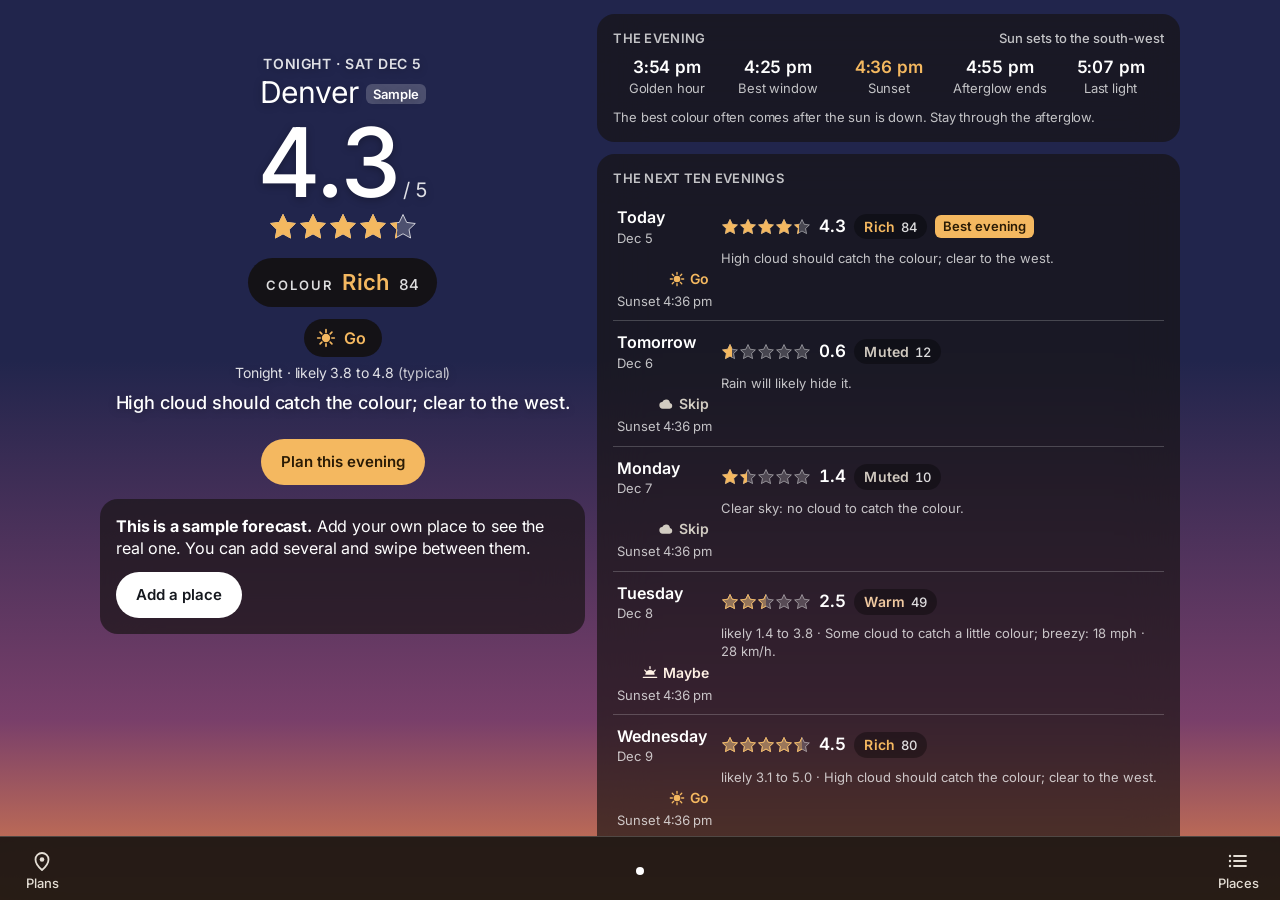
==== docs/index.html @ f90daad5 "0.3.0: a page for each place, swiped between The layout now follows Two Degrees on the iPhone: one f" ====
<!doctype html>
<html lang="en">
<head>
<meta charset="utf-8">
<meta name="viewport" content="width=device-width,initial-scale=1,viewport-fit=cover">
<meta http-equiv="Content-Security-Policy" content="default-src 'self'; script-src 'self'; style-src 'self'; img-src 'self' data: blob:; font-src 'self'; worker-src 'self' blob:; child-src 'self' blob:; connect-src 'self' https://api.open-meteo.com https://air-quality-api.open-meteo.com https://archive-api.open-meteo.com https://geocoding-api.open-meteo.com https://tiles.openfreemap.org; base-uri 'none'; form-action 'none'">
<title>Golden Hour: which evenings are worth it</title>
<meta name="description" content="Golden Hour rates every coming sunset from 0 to 5 stars for the places you care about, and plans the evening: when to leave, what to bring, when to head home. Free and open source, by Bradley Cowdrey.">
<meta name="theme-color" content="#1A1816">
<link rel="icon" href="icon.svg" type="image/svg+xml">
<link rel="apple-touch-icon" href="icon.png">
<link rel="manifest" href="manifest.webmanifest">
<link rel="stylesheet" href="app.css">
</head>
<body>
<div class="sky" aria-hidden="true"></div>
<div class="app" id="app">
  <div class="banner" id="banner" hidden role="status"></div>
  <main id="view"></main>
  <nav class="bar" id="bar" aria-label="Plans, places"></nav>
</div>
<div class="toast" id="toast" role="status" aria-live="polite" hidden></div>
<script src="core.js"></script>
<script src="app.js"></script>
</body>
</html>
---- docs/app.css ----
/* Golden Hour. The look starts from the Two Degrees web app: each place on its own sky, frosted cards, white
   text at set strengths, Inter. Here the sky is the evening's forecast, and the accent is amber.
   Rules that are fixed by docs/SPEC.md 10.4: nothing under 13px, 44px tap targets, 4.5:1 text contrast over
   the lightest sky (cards carry a dark scrim), colour never the only signal, reduced motion respected. */
@font-face { font-family: Inter; font-style: normal; font-weight: 100 900; font-display: swap; src: url(fonts/inter-latin-wght-normal.woff2) format("woff2");
  unicode-range: U+0000-00FF, U+0131, U+0152-0153, U+02BB-02BC, U+02C6, U+02DA, U+02DC, U+0304, U+0308, U+0329, U+2000-206F, U+20AC, U+2122, U+2191, U+2193, U+2212, U+2215, U+FEFF, U+FFFD; }
@font-face { font-family: Inter; font-style: normal; font-weight: 100 900; font-display: swap; src: url(fonts/inter-latin-ext-wght-normal.woff2) format("woff2");
  unicode-range: U+0100-02BA, U+02BD-02C5, U+02C7-02CC, U+02CE-02D7, U+02DD-02FF, U+0304, U+0308, U+0329, U+1D00-1DBF, U+1E00-1E9F, U+1EF2-1EFF, U+2020, U+20A0-20AB, U+20AD-20C0, U+2113, U+2C60-2C7F, U+A720-A7FF; }

:root {
  color-scheme: dark;
  --sky-top: #1B2440; --sky-mid: #3A3550; --sky-bottom: #6B4A4A;   /* set per evening, from its forecast */
  --bg: #1A1816; --ink: #15181E;
  --text: #FFFFFF; --t85: rgba(255,255,255,.86); --t70: rgba(255,255,255,.74);
  --hair: rgba(255,255,255,.2); --fill: rgba(255,255,255,.14); --fill-strong: rgba(255,255,255,.24);
  --card: rgba(22,19,17,.66);
  --amber: #F4B860; --cream: #FFF1E5; --muted: #B0A898; --alert: #FFB4A8;
  --font: Inter, -apple-system, BlinkMacSystemFont, "SF Pro Text", system-ui, sans-serif;
  --tabs-h: 64px;
}
* { box-sizing: border-box; }
[hidden] { display: none !important; }
html { -webkit-font-smoothing: antialiased; height: 100%; background: var(--bg); }
body { margin: 0; height: 100%; overflow: hidden; color: var(--text); font: 400 16px/1.4 var(--font); letter-spacing: -.01em; }
/* The sky: fixed, so the page scrolls over it. Dark through the top half, where text sits straight on it;
   the glow is low, where only cards (with their scrim) pass over it. */
.sky { position: fixed; inset: 0; z-index: -1; background: linear-gradient(var(--sky-top) 0%, var(--sky-top) 40%, var(--sky-mid) 80%, var(--sky-bottom) 100%); transition: opacity .4s; }
button, input, select { font: inherit; color: inherit; }
button { cursor: pointer; }
a { color: inherit; }
:focus-visible { outline: 2px solid #fff; outline-offset: 2px; border-radius: 8px; }
h1, h2, h3, p { margin: 0; }

.app { height: 100%; height: 100dvh; display: flex; flex-direction: column; }
#view { flex: 1; min-height: 0; display: flex; }
/* One full page per place, swiped between, as in Two Degrees on the iPhone. Each page scrolls on its own. */
.pager { flex: 1; min-width: 0; display: flex; overflow-x: auto; overflow-y: hidden; scroll-snap-type: x mandatory; overscroll-behavior-x: contain; scrollbar-width: none; }
.pager::-webkit-scrollbar { display: none; }
.page, .screen { overflow-y: auto; overscroll-behavior-y: contain; -webkit-overflow-scrolling: touch;
  padding: max(14px, env(safe-area-inset-top, 0px)) max(16px, env(safe-area-inset-right, 0px)) 28px max(16px, env(safe-area-inset-left, 0px)); }
.page { flex: 0 0 100%; width: 100%; scroll-snap-align: start; scroll-snap-stop: always; }
.screen { flex: 1; min-width: 0; padding-bottom: calc(28px + env(safe-area-inset-bottom, 0px)); }
.inner { width: 100%; max-width: 720px; margin: 0 auto; display: flex; flex-direction: column; gap: 12px; }
.top h1 { font-size: 26px; font-weight: 500; letter-spacing: -.02em; }
.tag { font-size: 13px; font-weight: 600; padding: 2px 7px; border-radius: 6px; background: rgba(255,255,255,.2); vertical-align: middle; letter-spacing: 0; text-transform: none; }
.card { min-width: 0; padding: 16px; border-radius: 18px; background: var(--card); -webkit-backdrop-filter: blur(24px); backdrop-filter: blur(24px); }
.eyebrow { display: flex; align-items: center; gap: 6px; margin: 0 0 10px; font-size: 13px; font-weight: 600; line-height: 16px; letter-spacing: .02em; text-transform: uppercase; color: var(--t70); }
.eyebrow .sp { flex: 1; }
.eyebrow .aside { font-weight: 500; text-transform: none; letter-spacing: 0; }
.rule { height: 0; margin: 12px 0; border: 0; border-top: .5px solid var(--hair); }
.muted { color: var(--t70); }
.small { font-size: 13px; line-height: 1.4; }
.num { font-variant-numeric: tabular-nums; }
.u2 { font-size: max(13px, .74em); opacity: .82; white-space: nowrap; }   /* the second unit, beside the first */

/* Top bar */
.hdr { display: flex; align-items: center; gap: 10px; }
.hdr h1 { font-size: 17px; font-weight: 600; letter-spacing: -.02em; white-space: nowrap; }
.hdr .sp { flex: 1; }
.mark { width: 28px; height: 28px; flex: none; }
.seg { display: flex; padding: 3px; border-radius: 980px; background: var(--fill); }
.seg button { min-height: 38px; min-width: 44px; padding: 0 12px; border: 0; border-radius: 980px; background: none; color: var(--t85); font-size: 13px; font-weight: 500; white-space: nowrap; }
.seg button[aria-pressed="true"] { background: #fff; color: var(--ink); font-weight: 600; }

/* Places: capsules, the one showing in solid white. */
.places { display: flex; align-items: center; gap: 8px; flex-wrap: wrap; }
.chip { display: inline-flex; align-items: center; gap: 6px; min-height: 44px; padding: 0 16px; border: 0; border-radius: 980px; background: var(--fill); color: var(--t85); font-size: 14px; font-weight: 500; }
.chip[aria-current="true"] { background: #fff; color: var(--ink); font-weight: 600; }
.chip .tag { font-size: 13px; font-weight: 600; padding: 1px 6px; border-radius: 6px; background: rgba(0,0,0,.14); }
.chip.add { width: 44px; padding: 0; justify-content: center; font-size: 22px; font-weight: 400; }
.chip-wrap { position: relative; display: inline-flex; }
.chip-x { position: absolute; top: -8px; right: -8px; width: 28px; height: 28px; border: 2px solid var(--bg); border-radius: 50%; padding: 0; background: #C2333B; color: #fff; font-size: 15px; line-height: 1; }

.search .box { display: flex; align-items: center; gap: 8px; min-height: 46px; padding: 0 12px; border-radius: 12px; background: var(--fill); }
.search input { flex: 1; min-width: 0; min-height: 44px; background: none; border: 0; outline: 0; color: var(--text); font-size: 16px; }
.search input::placeholder { color: var(--t70); }
.results { display: flex; flex-direction: column; margin-top: 6px; }
.result { display: flex; align-items: center; gap: 12px; min-height: 52px; padding: 6px 12px; border: 0; border-radius: 12px; background: none; text-align: left; }
.result:hover, .result:focus-visible { background: var(--fill); }
.result .n { font-size: 16px; font-weight: 600; line-height: 1.25; }
.result .r { font-size: 13px; color: var(--t70); }
.result .sp { flex: 1; }
.banner { margin: max(10px, env(safe-area-inset-top, 0px)) 16px 0; padding: 12px 14px; border-radius: 14px; background: rgba(22,19,17,.8); font-size: 14px; display: flex; gap: 10px; align-items: center; flex-wrap: wrap; }
.banner .sp { flex: 1; }

/* Buttons */
.btn { display: inline-flex; align-items: center; justify-content: center; gap: 8px; min-height: 46px; padding: 0 20px; border: 0; border-radius: 980px; background: var(--fill); color: var(--text); font-size: 15px; font-weight: 600; text-decoration: none; }
.btn:hover { background: var(--fill-strong); }
.btn.primary { background: var(--amber); color: #2A1B05; }
.btn.primary:hover { background: #F7C67C; }
.btn.white { background: #fff; color: var(--ink); }
.btn.quiet { background: none; color: var(--t85); padding: 0 12px; }
.btn.danger { color: var(--alert); }
.btn svg { width: 18px; height: 18px; flex: none; }
.btn[disabled] { opacity: .5; cursor: default; }
.row { display: flex; gap: 10px; flex-wrap: wrap; align-items: center; }
.row .sp { flex: 1; }

/* The evening: its name, the score straight on the sky, the verdict, the reason. */
.hero { padding: 22px 0 6px; text-align: center; text-shadow: 0 2px 8px rgba(0,0,0,.28); }
.hero .when { font-size: 14px; font-weight: 600; letter-spacing: .04em; text-transform: uppercase; color: var(--t85); }
.hero h2 { font-size: 30px; font-weight: 400; line-height: 1.2; letter-spacing: -.015em; overflow-wrap: anywhere; }
.hero .tagline { font-size: 13px; color: var(--t85); }
.score { display: flex; align-items: baseline; justify-content: center; gap: 4px; margin-top: 2px; font-variant-numeric: tabular-nums; }
.score .n { font-size: 72px; font-weight: 500; line-height: 1.05; letter-spacing: -.03em; }
.score .of { font-size: 20px; font-weight: 400; color: var(--t85); }
.score.stale .n, .score.stale .of { color: #C9C4BE; }
.hero .none { font-size: 22px; font-weight: 500; padding: 26px 0 10px; }
.verdict { display: inline-flex; align-items: center; gap: 8px; margin: 12px 0 6px; padding: 8px 16px 8px 12px; border-radius: 980px; background: rgba(18,15,13,.84); font-size: 16px; font-weight: 600; text-shadow: none; }
.verdict svg { width: 20px; height: 20px; flex: none; }
.verdict.go { color: var(--amber); }
.verdict.maybe { color: var(--cream); }
.verdict.skip { color: #D2CCC2; }
.verdict .q { font-weight: 500; color: var(--t85); }
.hero .range { font-size: 14px; color: var(--t85); }
.hero .reason { max-width: 30em; margin: 8px auto 0; font-size: 18px; font-weight: 500; line-height: 1.35; text-wrap: balance; }
.hero .delta { margin-top: 6px; font-size: 14px; color: var(--t85); }
.warn { display: flex; gap: 10px; align-items: flex-start; padding: 12px 14px; border-radius: 14px; background: rgba(60,20,16,.82); color: #FFE2DC; font-size: 15px; font-weight: 500; text-align: left; }
.warn svg { width: 20px; height: 20px; flex: none; margin-top: 1px; }
.cta { display: flex; justify-content: center; padding: 6px 0 2px; }

/* Stars: five outlines, filled in proportion to the score. Outlook evenings are drawn hollow. */
.stars { position: relative; display: inline-block; width: 150px; height: 30px; }
.stars svg { position: absolute; inset: 0; width: 150px; height: 30px; }
.stars .fill { position: absolute; inset: 0; overflow: hidden; }
.stars .base path { fill: rgba(255,255,255,.2); stroke: rgba(255,255,255,.75); stroke-width: 1; }
.stars .fill path { fill: var(--amber); stroke: var(--amber); stroke-width: 1; }
.stars.outlook .fill path { fill: rgba(244,184,96,.38); stroke: var(--amber); stroke-width: 1.6; }
.stars.sm { width: 90px; height: 18px; }
.stars.sm svg { width: 90px; height: 18px; }

/* Times: a strip of the five moments. */
.times { display: grid; grid-template-columns: repeat(5, 1fr); gap: 4px; text-align: center; }
.times .t { font-size: 17px; font-weight: 600; font-variant-numeric: tabular-nums; white-space: nowrap; }
.times .l { font-size: 13px; color: var(--t70); line-height: 1.25; }
.times .sun .t { color: var(--amber); }
@media (max-width: 480px) { .times { grid-template-columns: repeat(3, 1fr); row-gap: 12px; } .times .t { font-size: 16px; } }

/* The four parts */
details.parts > summary { display: flex; align-items: center; gap: 8px; min-height: 44px; margin: -8px 0; list-style: none; cursor: pointer; font-size: 15px; font-weight: 600; }
details.parts > summary::-webkit-details-marker { display: none; }
details.parts > summary::after { content: ""; width: 9px; height: 9px; margin-left: auto; border-right: 2px solid var(--t85); border-bottom: 2px solid var(--t85); transform: rotate(45deg); transition: transform .15s; }
details.parts[open] > summary::after { transform: rotate(225deg); }
.part { display: grid; grid-template-columns: 1fr auto; gap: 2px 12px; padding: 10px 0; }
.part + .part { border-top: .5px solid var(--hair); }
.part .name { font-size: 15px; font-weight: 600; }
.part .val { font-size: 15px; font-weight: 600; font-variant-numeric: tabular-nums; }
.part .bar { grid-column: 1 / -1; height: 6px; border-radius: 3px; background: rgba(255,255,255,.16); overflow: hidden; }
.part .bar i { display: block; height: 100%; border-radius: 3px; background: var(--amber); }
.part .why { grid-column: 1 / -1; font-size: 13px; color: var(--t70); }

/* Week */
.day { display: grid; grid-template-columns: 92px 1fr auto; gap: 2px 12px; align-items: center; width: 100%; min-height: 64px; padding: 10px 4px; border: 0; background: none; text-align: left; border-radius: 12px; }
.day + .day { border-top: .5px solid var(--hair); border-radius: 0; }
button.day:hover { background: rgba(255,255,255,.07); }
.day .d { font-size: 16px; font-weight: 600; }
.day .d small { display: block; font-size: 13px; font-weight: 400; color: var(--t70); }
.day .mid { display: contents; }
.day .line1 { display: flex; align-items: center; gap: 8px; flex-wrap: wrap; min-width: 0; }
.day .sc { font-size: 17px; font-weight: 600; font-variant-numeric: tabular-nums; }
.day .why { grid-column: 2 / -1; font-size: 13px; color: var(--t70); overflow-wrap: anywhere; }
div.day .why { grid-column: 2; }
.day .right { text-align: right; white-space: nowrap; }
.day .right .v { display: inline-flex; align-items: center; gap: 5px; font-size: 14px; font-weight: 600; }
.day .right .v svg { width: 16px; height: 16px; }
.day .right .s { display: block; font-size: 13px; color: var(--t70); font-variant-numeric: tabular-nums; }
.v.go { color: var(--amber); } .v.maybe { color: var(--cream); } .v.skip { color: #D2CCC2; }
.best { font-size: 13px; font-weight: 600; padding: 2px 8px; border-radius: 6px; background: var(--amber); color: #2A1B05; white-space: nowrap; }
.tog { display: inline-flex; align-items: center; gap: 8px; min-height: 44px; padding: 0 4px; border: 0; background: none; font-size: 14px; font-weight: 500; color: var(--t85); }
.tog i { width: 40px; height: 24px; border-radius: 12px; background: var(--fill-strong); position: relative; flex: none; }
.tog i::after { content: ""; position: absolute; top: 2px; left: 2px; width: 20px; height: 20px; border-radius: 50%; background: #fff; transition: transform .15s; }
.tog[aria-pressed="true"] i { background: var(--amber); }
.tog[aria-pressed="true"] i::after { transform: translateX(16px); }
.grid-scroll { overflow-x: auto; }
table.cmp { width: 100%; border-collapse: collapse; font-variant-numeric: tabular-nums; }
table.cmp th { padding: 6px 4px; font-size: 13px; font-weight: 600; color: var(--t70); text-align: center; white-space: nowrap; }
table.cmp th.p { text-align: left; color: var(--text); font-size: 15px; }
table.cmp td { padding: 3px; text-align: center; }
table.cmp td button { display: flex; flex-direction: column; align-items: center; justify-content: center; gap: 1px; width: 100%; min-width: 48px; min-height: 52px; border: 0; border-radius: 10px; background: rgba(255,255,255,.08); font-size: 16px; font-weight: 600; }
table.cmp td button svg { width: 15px; height: 15px; }
table.cmp td button:hover { background: var(--fill-strong); }

/* Plans and the plan */
.plan-row { display: flex; align-items: center; gap: 12px; width: 100%; min-height: 64px; padding: 10px 4px; border: 0; background: none; text-align: left; }
.plan-row + .plan-row { border-top: .5px solid var(--hair); }
.plan-row .n { font-size: 16px; font-weight: 600; }
.plan-row .r { font-size: 13px; color: var(--t70); }
.plan-row .sp { flex: 1; }
.empty { padding: 22px 8px; text-align: center; color: var(--t85); }
.back { align-self: flex-start; }
.map { position: relative; height: 260px; border-radius: 14px; overflow: hidden; background: #24211E; }
.map img { width: 100%; height: 100%; object-fit: cover; display: block; }
.map .msg { position: absolute; inset: 0; display: grid; place-items: center; padding: 20px; text-align: center; font-size: 14px; color: var(--t85); }
.map .hint { position: absolute; left: 10px; top: 10px; padding: 6px 10px; border-radius: 10px; background: rgba(18,15,13,.82); font-size: 13px; font-weight: 500; pointer-events: none; }
.map .credit { position: absolute; right: 6px; bottom: 6px; padding: 2px 6px; border-radius: 6px; background: rgba(18,15,13,.75); font-size: 13px; }
.pin { width: 26px; height: 26px; border-radius: 50% 50% 50% 0; background: var(--amber); border: 3px solid #1A1816; transform: rotate(-45deg); box-shadow: 0 2px 8px rgba(0,0,0,.5); }
.form { display: grid; grid-template-columns: 1fr 1fr; gap: 12px; }
.form label { display: flex; flex-direction: column; gap: 6px; font-size: 13px; font-weight: 600; color: var(--t85); min-width: 0; }
.form label.wide { grid-column: 1 / -1; }
.form input, .form select { min-height: 46px; padding: 0 12px; border: 1px solid transparent; border-radius: 12px; background: var(--fill); color: var(--text); font-size: 16px; font-weight: 400; width: 100%; }
.form select option { color: #111; }
.form input:focus, .form select:focus { border-color: #fff; outline: 0; }
@media (max-width: 480px) { .form { grid-template-columns: 1fr; } }
.timeline { display: flex; flex-direction: column; }
.tl { display: grid; grid-template-columns: 96px 18px 1fr; gap: 0 10px; min-height: 52px; }
.tl .t { font-size: 17px; font-weight: 600; font-variant-numeric: tabular-nums; white-space: nowrap; text-align: right; padding-top: 2px; }
.tl .dot { position: relative; }
.tl .dot::before { content: ""; position: absolute; left: 8px; top: 0; bottom: 0; width: 2px; background: var(--hair); }
.tl:first-child .dot::before { top: 12px; } .tl:last-child .dot::before { bottom: calc(100% - 12px); }
.tl .dot::after { content: ""; position: absolute; left: 3px; top: 7px; width: 12px; height: 12px; border-radius: 50%; background: #fff; }
.tl.sun .dot::after { background: var(--amber); } .tl.sun .t { color: var(--amber); }
.tl .what { padding: 2px 0 12px; }
.tl .what b { display: block; font-size: 16px; font-weight: 600; }
.tl .what span { font-size: 13px; color: var(--t70); }
.items { display: flex; flex-direction: column; }
.item { display: grid; grid-template-columns: 44px 1fr auto; align-items: center; gap: 0 6px; min-height: 56px; }
.item + .item { border-top: .5px solid var(--hair); }
.item input[type=checkbox] { width: 24px; height: 24px; margin: 0 10px; accent-color: var(--amber); }
.item .n { font-size: 16px; font-weight: 600; }
.item .n .new { margin-left: 6px; font-size: 13px; font-weight: 600; padding: 1px 6px; border-radius: 6px; background: var(--amber); color: #2A1B05; }
.item .w { font-size: 13px; color: var(--t70); }
.item.done .n { text-decoration: line-through; color: var(--t70); }
.item .who { width: 108px; min-height: 40px; padding: 0 10px; border: 0; border-radius: 10px; background: var(--fill); font-size: 14px; }
.item .who::placeholder { color: var(--t70); }
.item .x { width: 44px; height: 44px; border: 0; background: none; color: var(--t70); font-size: 20px; }
.additem { display: flex; gap: 8px; margin-top: 10px; }
.additem input { flex: 1; min-width: 0; min-height: 46px; padding: 0 12px; border: 0; border-radius: 12px; background: var(--fill); font-size: 16px; }
.facts { display: flex; flex-direction: column; gap: 8px; margin: 0; padding: 0; list-style: none; font-size: 15px; }
.facts li { display: flex; gap: 10px; }
.facts li::before { content: ""; flex: none; width: 6px; height: 6px; margin-top: 8px; border-radius: 50%; background: var(--amber); }
.notice { padding: 14px; border-radius: 14px; background: rgba(18,15,13,.85); }
.notice p { margin-bottom: 12px; font-size: 15px; }
.group h3 { font-size: 13px; font-weight: 600; text-transform: uppercase; letter-spacing: .02em; color: var(--t70); margin: 12px 0 4px; }
.group ul { margin: 0; padding: 0 0 0 20px; font-size: 16px; line-height: 1.6; }

/* How was it? */
.rate { display: flex; gap: 8px; flex-wrap: wrap; }
.rate button { flex: 1; min-width: 52px; min-height: 52px; border: 0; border-radius: 12px; background: var(--fill); font-size: 18px; font-weight: 600; }
.rate button small { display: block; font-size: 13px; font-weight: 400; color: var(--t70); }
.rate button:hover { background: var(--fill-strong); }

.skeleton .bone { height: 18px; border-radius: 9px; background: rgba(255,255,255,.14); margin: 10px auto; }
.foot { font-size: 13px; color: var(--t85); line-height: 1.55; }
.foot a { text-decoration: underline; }
.foot p + p { margin-top: 8px; }

/* The bottom bar: Plans, a dot for each place, and the list of places. */
.bar { flex: none; display: flex; align-items: center; gap: 8px; min-height: var(--tabs-h); padding: 4px max(10px, env(safe-area-inset-right, 0px)) env(safe-area-inset-bottom, 0px) max(10px, env(safe-area-inset-left, 0px));
  background: rgba(20,18,16,.9); -webkit-backdrop-filter: blur(24px); backdrop-filter: blur(24px); border-top: .5px solid var(--hair); }
.barbtn { display: flex; flex-direction: column; align-items: center; justify-content: center; gap: 1px; min-width: 64px; min-height: 52px; border: 0; border-radius: 12px; background: none; color: #E4DED5; font-size: 13px; font-weight: 500; }
.barbtn svg { width: 24px; height: 24px; }
.barbtn:hover { background: var(--fill); }
.dots { flex: 1; display: flex; align-items: center; justify-content: center; min-width: 0; }
.dot { width: 28px; height: 44px; padding: 0; border: 0; background: none; display: grid; place-items: center; color: rgba(255,255,255,.45); }
.dot i { width: 8px; height: 8px; border-radius: 50%; background: currentColor; }
.dot svg { width: 11px; height: 11px; }
.dot[aria-current="true"] { color: #fff; }
.count { font-size: 14px; font-weight: 500; color: var(--t85); }
/* The list of places: a card each, with a swatch of that place's sky. */
.lrows { display: flex; flex-direction: column; gap: 10px; }
.lrow-wrap { position: relative; }
.lrow { display: flex; align-items: center; gap: 14px; width: 100%; min-height: 84px; border: 0; text-align: left; color: var(--text); }
.lrow:hover { background: rgba(40,35,31,.78); }
.swatch { flex: none; width: 52px; height: 52px; border-radius: 14px; box-shadow: inset 0 0 0 1px rgba(255,255,255,.18); }
.lrow .l { flex: 1; min-width: 0; display: flex; flex-direction: column; gap: 1px; }
.lrow .n { font-size: 19px; font-weight: 600; letter-spacing: -.01em; overflow-wrap: anywhere; }
.lrow .r, .lrow .why { font-size: 13px; color: var(--t70); }
.lrow .rt { flex: none; display: flex; flex-direction: column; align-items: flex-end; gap: 4px; }
.lrow .rt .big { font-size: 30px; font-weight: 500; line-height: 1; letter-spacing: -.02em; }
.lrow .rt .v { display: inline-flex; align-items: center; gap: 5px; font-size: 13px; font-weight: 600; }
.lrow .rt .v svg { width: 15px; height: 15px; }
.toast { position: fixed; left: 50%; bottom: calc(var(--tabs-h) + 18px + env(safe-area-inset-bottom, 0px)); transform: translateX(-50%); z-index: 20; max-width: calc(100% - 32px); padding: 12px 18px; border-radius: 14px; background: #fff; color: var(--ink); font-size: 15px; font-weight: 600; box-shadow: 0 6px 24px rgba(0,0,0,.4); display: flex; gap: 12px; align-items: center; }
.toast button { min-height: 36px; padding: 0 12px; border: 0; border-radius: 980px; background: var(--ink); color: #fff; font-size: 14px; font-weight: 600; }

/* Two columns from 900px: the evening on the left, its details on the right. */
@media (min-width: 900px) {
  .inner { max-width: 1080px; }
  .two { display: grid; grid-template-columns: minmax(0, 5fr) minmax(0, 6fr); gap: 16px; align-items: start; }
  .two > .col { display: flex; flex-direction: column; gap: 12px; }
  .score .n { font-size: 96px; }
  .hero { padding-top: 40px; }
}
.two > .col { display: flex; flex-direction: column; gap: 12px; }
.two { display: flex; flex-direction: column; gap: 12px; }
@media (min-width: 900px) { .two { display: grid; } }
@media (prefers-reduced-motion: reduce) { * { transition: none !important; animation: none !important; scroll-behavior: auto !important; } }
[data-gap] { margin-top: 12px; }

/* The colour class: the name for how rich the colour in the clouds should be. It leads, after the stars. */
.classline { margin-top: 10px; }
.colour { display: inline-flex; align-items: baseline; gap: 10px; padding: 9px 18px; border-radius: 980px; background: rgba(18,15,13,.84); text-shadow: none; white-space: nowrap; }
.colour .k { font-size: 13px; font-weight: 600; letter-spacing: .14em; text-transform: uppercase; color: var(--t85); }
.colour b { font-size: 22px; font-weight: 600; letter-spacing: .01em; }
.colour .n { font-size: 15px; font-weight: 500; color: var(--t85); }
.colour.c-brilliant b { color: #FFC56B; } .colour.c-rich b { color: #F4B860; } .colour.c-warm b { color: #F0C9A0; }
.colour.c-soft b { color: #E6DCD0; } .colour.c-muted b { color: #CFC8BE; }
.colour.sm { padding: 3px 10px; gap: 6px; background: rgba(0,0,0,.34); }
.colour.sm .k { display: none; }
.colour.sm b { font-size: 14px; }
.colour.sm .n { font-size: 13px; }
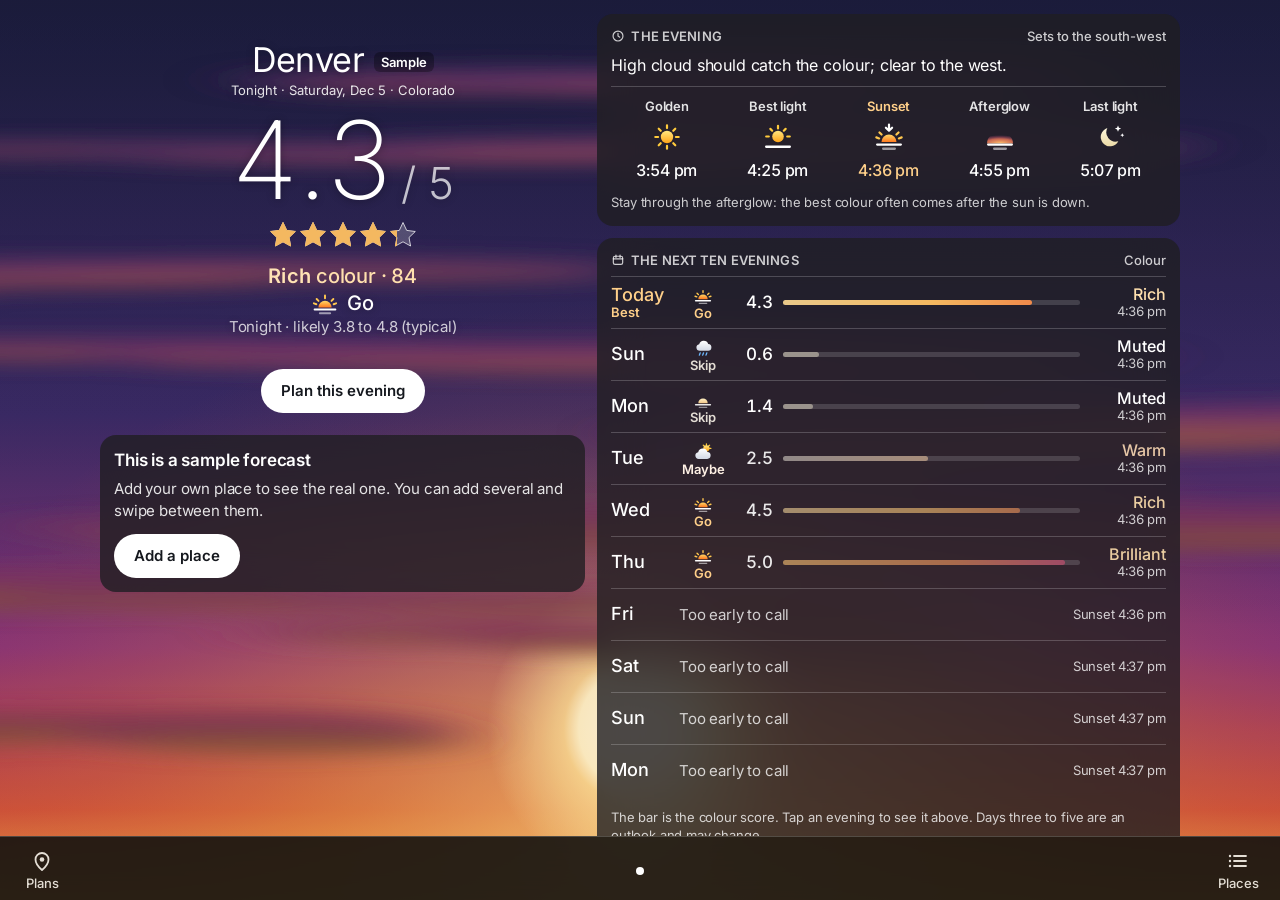
==== commit 6aa1025f: "0.6.0: the sky behind each place is its sunset A picture of the evening as it might look, drawn from" ====
--- a/docs/index.html
+++ b/docs/index.html
@@ -13,6 +13,24 @@
 <link rel="stylesheet" href="app.css">
 </head>
 <body>
+<svg class="sprite" width="0" height="0" aria-hidden="true" focusable="false"><defs>
+  <linearGradient id="g-sun" x1="0" y1="0" x2="0" y2="1"><stop offset="0" stop-color="#FFE780"/><stop offset="1" stop-color="#FFA417"/></linearGradient>
+  <linearGradient id="g-set" x1="0" y1="0" x2="0" y2="1"><stop offset="0" stop-color="#FFD766"/><stop offset="1" stop-color="#FF7A1F"/></linearGradient>
+  <linearGradient id="g-pale" x1="0" y1="0" x2="0" y2="1"><stop offset="0" stop-color="#FFF0C4"/><stop offset="1" stop-color="#F3C98A"/></linearGradient>
+  <linearGradient id="g-cloud" x1="0" y1="0" x2="0" y2="1"><stop offset="0" stop-color="#FFFFFF"/><stop offset="1" stop-color="#D3D9E5"/></linearGradient>
+  <linearGradient id="g-moon" x1="0" y1="0" x2="0" y2="1"><stop offset="0" stop-color="#FFF8DC"/><stop offset="1" stop-color="#EAD9A6"/></linearGradient>
+  <radialGradient id="g-glow" cx="0.5" cy="1" r="1" gradientTransform="matrix(1 0 0 0.75 0 0.25)"><stop offset="0" stop-color="#FFC36B"/><stop offset="0.55" stop-color="#FF7F5E" stop-opacity=".75"/><stop offset="1" stop-color="#C2478F" stop-opacity="0"/></radialGradient>
+  <symbol id="i-sunset" viewBox="0 0 32 32"><g stroke="#FFC850" stroke-width="2.200" stroke-linecap="round"><path d="M16 10.500V7.500M23.420 13.580l2.130-2.130M8.580 13.580 6.450 11.450M25.870 17.410l2.820-1.030M6.130 17.410l-2.820-1.030"/></g><path d="M8.500 21a7.500 7.500 0 0 1 15 0z" fill="url(#g-set)"/><rect x="3" y="22.400" width="26" height="2.300" rx="1.150" fill="#fff"/><rect x="9" y="26.600" width="14" height="2.300" rx="1.150" fill="#fff" opacity=".55"/></symbol>
+  <symbol id="i-sunset-down" viewBox="0 0 32 32"><path d="M16 3.500v6.200M12.900 6.700 16 9.800l3.100-3.100" fill="none" stroke="#fff" stroke-width="2.200" stroke-linecap="round" stroke-linejoin="round"/><g stroke="#FFC850" stroke-width="2.200" stroke-linecap="round"><path d="M23.420 13.580l2.130-2.130M8.580 13.580 6.450 11.450M25.870 17.410l2.820-1.030M6.130 17.410l-2.820-1.030"/></g><path d="M8.500 21a7.500 7.500 0 0 1 15 0z" fill="url(#g-set)"/><rect x="3" y="22.400" width="26" height="2.300" rx="1.150" fill="#fff"/><rect x="9" y="26.600" width="14" height="2.300" rx="1.150" fill="#fff" opacity=".55"/></symbol>
+  <symbol id="i-sun-pale" viewBox="0 0 32 32"><path d="M8.500 21a7.500 7.500 0 0 1 15 0z" fill="url(#g-pale)"/><rect x="3" y="22.400" width="26" height="2.300" rx="1.150" fill="#fff" opacity=".9"/><rect x="9" y="26.600" width="14" height="2.300" rx="1.150" fill="#fff" opacity=".5"/></symbol>
+  <symbol id="i-sun" viewBox="0 0 32 32"><g stroke="#FFCB3D" stroke-width="2.200" stroke-linecap="round"><path d="M16 4.300v2.800M16 24.900v2.800M4.300 16h2.800M24.900 16h2.800M7.730 7.730l1.980 1.980M22.290 22.290l1.980 1.980M7.730 24.270l1.980-1.980M22.290 9.710l1.980-1.980"/></g><circle cx="16" cy="16" r="6.200" fill="url(#g-sun)"/></symbol>
+  <symbol id="i-sun-low" viewBox="0 0 32 32"><g stroke="#FFCB3D" stroke-width="2.200" stroke-linecap="round"><path d="M16 4.800v2.600M6.800 15.500H4.200M27.800 15.500h-2.600M8.360 7.860l1.840 1.840M23.640 7.860 21.800 9.700"/></g><circle cx="16" cy="15.500" r="5.800" fill="url(#g-sun)"/><rect x="3" y="24.600" width="26" height="2.300" rx="1.150" fill="#fff"/></symbol>
+  <symbol id="i-afterglow" viewBox="0 0 32 32"><path d="M3 22.400a13 11 0 0 1 26 0z" fill="url(#g-glow)"/><rect x="3" y="22.400" width="26" height="2.300" rx="1.150" fill="#fff"/><rect x="9" y="26.600" width="14" height="2.300" rx="1.150" fill="#fff" opacity=".55"/></symbol>
+  <symbol id="i-moon-stars" viewBox="0 0 32 32"><path d="M23.300 20.300A9.300 9.300 0 0 1 12.400 7.100a9.300 9.300 0 1 0 10.900 13.200z" fill="url(#g-moon)"/><path d="M23 4.500l.95 2.150 2.150.95-2.150.95L23 10.700l-.95-2.150-2.150-.95 2.150-.95zM27.300 12.200l.6 1.400 1.400.6-1.400.6-.6 1.400-.6-1.400-1.400-.6 1.400-.6z" fill="#fff"/></symbol>
+  <symbol id="i-cloud" viewBox="0 0 32 32"><path d="M10 25a6 6 0 0 1-1-11.920A8.500 8.500 0 0 1 25.300 12.600 6.200 6.200 0 0 1 24.500 25z" fill="url(#g-cloud)"/></symbol>
+  <symbol id="i-cloud-sun" viewBox="0 0 32 32"><g stroke="#FFCB3D" stroke-width="2" stroke-linecap="round"><path d="M21.500 2.800v2.200M28.700 10h-2.200M26.590 4.910l-1.560 1.560M16.410 4.910l1.560 1.560"/></g><circle cx="21.500" cy="10" r="5" fill="url(#g-sun)"/><path d="M9.200 27a5.400 5.400 0 0 1-.9-10.730A7.650 7.650 0 0 1 22.970 15.840 5.580 5.580 0 0 1 22.250 27z" fill="url(#g-cloud)"/></symbol>
+  <symbol id="i-cloud-rain" viewBox="0 0 32 32"><path d="M10.800 20.500a5.300 5.300 0 0 1-.880-10.530A7.500 7.500 0 0 1 24.320 9.550 5.470 5.470 0 0 1 23.610 20.500z" fill="url(#g-cloud)"/><g stroke="#6CB8FF" stroke-width="2.200" stroke-linecap="round"><path d="M11.500 23.800l-1.300 3.600M16.800 23.800l-1.300 3.600M22.100 23.800l-1.300 3.600"/></g></symbol>
+</defs></svg>
 <div class="sky" aria-hidden="true"></div>
 <div class="app" id="app">
   <div class="banner" id="banner" hidden role="status"></div>
--- a/docs/app.css
+++ b/docs/app.css
@@ -11,9 +11,9 @@
   color-scheme: dark;
   --sky-top: #1B2440; --sky-mid: #3A3550; --sky-bottom: #6B4A4A;   /* set per evening, from its forecast */
   --bg: #1A1816; --ink: #15181E;
-  --text: #FFFFFF; --t85: rgba(255,255,255,.86); --t70: rgba(255,255,255,.74);
-  --hair: rgba(255,255,255,.2); --fill: rgba(255,255,255,.14); --fill-strong: rgba(255,255,255,.24);
-  --card: rgba(22,19,17,.66);
+  --text: #FFFFFF; --t85: rgba(255,255,255,.88); --t70: rgba(255,255,255,.78);
+  --hair: rgba(255,255,255,.2); --fill: rgba(255,255,255,.11); --fill-strong: rgba(255,255,255,.24);
+  --card: rgba(32,30,34,.8);
   --amber: #F4B860; --cream: #FFF1E5; --muted: #B0A898; --alert: #FFB4A8;
   --font: Inter, -apple-system, BlinkMacSystemFont, "SF Pro Text", system-ui, sans-serif;
   --tabs-h: 64px;
@@ -42,7 +42,7 @@
 .screen { flex: 1; min-width: 0; padding-bottom: calc(28px + env(safe-area-inset-bottom, 0px)); }
 .inner { width: 100%; max-width: 720px; margin: 0 auto; display: flex; flex-direction: column; gap: 12px; }
 .top h1 { font-size: 26px; font-weight: 500; letter-spacing: -.02em; }
-.tag { font-size: 13px; font-weight: 600; padding: 2px 7px; border-radius: 6px; background: rgba(255,255,255,.2); vertical-align: middle; letter-spacing: 0; text-transform: none; }
+.tag { font-size: 13px; font-weight: 600; padding: 2px 7px; border-radius: 6px; background: rgba(0,0,0,.3); vertical-align: middle; letter-spacing: 0; text-transform: none; }
 .card { min-width: 0; padding: 16px; border-radius: 18px; background: var(--card); -webkit-backdrop-filter: blur(24px); backdrop-filter: blur(24px); }
 .eyebrow { display: flex; align-items: center; gap: 6px; margin: 0 0 10px; font-size: 13px; font-weight: 600; line-height: 16px; letter-spacing: .02em; text-transform: uppercase; color: var(--t70); }
 .eyebrow .sp { flex: 1; }
@@ -130,11 +130,6 @@
 .stars.sm svg { width: 90px; height: 18px; }
 
 /* Times: a strip of the five moments. */
-.times { display: grid; grid-template-columns: repeat(5, 1fr); gap: 4px; text-align: center; }
-.times .t { font-size: 17px; font-weight: 600; font-variant-numeric: tabular-nums; white-space: nowrap; }
-.times .l { font-size: 13px; color: var(--t70); line-height: 1.25; }
-.times .sun .t { color: var(--amber); }
-@media (max-width: 480px) { .times { grid-template-columns: repeat(3, 1fr); row-gap: 12px; } .times .t { font-size: 16px; } }
 
 /* The four parts */
 details.parts > summary { display: flex; align-items: center; gap: 8px; min-height: 44px; margin: -8px 0; list-style: none; cursor: pointer; font-size: 15px; font-weight: 600; }
@@ -150,22 +145,7 @@
 .part .why { grid-column: 1 / -1; font-size: 13px; color: var(--t70); }
 
 /* Week */
-.day { display: grid; grid-template-columns: 92px 1fr auto; gap: 2px 12px; align-items: center; width: 100%; min-height: 64px; padding: 10px 4px; border: 0; background: none; text-align: left; border-radius: 12px; }
-.day + .day { border-top: .5px solid var(--hair); border-radius: 0; }
-button.day:hover { background: rgba(255,255,255,.07); }
-.day .d { font-size: 16px; font-weight: 600; }
-.day .d small { display: block; font-size: 13px; font-weight: 400; color: var(--t70); }
-.day .mid { display: contents; }
-.day .line1 { display: flex; align-items: center; gap: 8px; flex-wrap: wrap; min-width: 0; }
-.day .sc { font-size: 17px; font-weight: 600; font-variant-numeric: tabular-nums; }
-.day .why { grid-column: 2 / -1; font-size: 13px; color: var(--t70); overflow-wrap: anywhere; }
-div.day .why { grid-column: 2; }
-.day .right { text-align: right; white-space: nowrap; }
-.day .right .v { display: inline-flex; align-items: center; gap: 5px; font-size: 14px; font-weight: 600; }
-.day .right .v svg { width: 16px; height: 16px; }
-.day .right .s { display: block; font-size: 13px; color: var(--t70); font-variant-numeric: tabular-nums; }
 .v.go { color: var(--amber); } .v.maybe { color: var(--cream); } .v.skip { color: #D2CCC2; }
-.best { font-size: 13px; font-weight: 600; padding: 2px 8px; border-radius: 6px; background: var(--amber); color: #2A1B05; white-space: nowrap; }
 .tog { display: inline-flex; align-items: center; gap: 8px; min-height: 44px; padding: 0 4px; border: 0; background: none; font-size: 14px; font-weight: 500; color: var(--t85); }
 .tog i { width: 40px; height: 24px; border-radius: 12px; background: var(--fill-strong); position: relative; flex: none; }
 .tog i::after { content: ""; position: absolute; top: 2px; left: 2px; width: 20px; height: 20px; border-radius: 50%; background: #fff; transition: transform .15s; }
@@ -292,9 +272,174 @@
 .colour .k { font-size: 13px; font-weight: 600; letter-spacing: .14em; text-transform: uppercase; color: var(--t85); }
 .colour b { font-size: 22px; font-weight: 600; letter-spacing: .01em; }
 .colour .n { font-size: 15px; font-weight: 500; color: var(--t85); }
-.colour.c-brilliant b { color: #FFC56B; } .colour.c-rich b { color: #F4B860; } .colour.c-warm b { color: #F0C9A0; }
+.colour.c-brilliant b { color: #FFD591; } .colour.c-rich b { color: #FFD08A; } .colour.c-warm b { color: #F0C9A0; }
 .colour.c-soft b { color: #E6DCD0; } .colour.c-muted b { color: #CFC8BE; }
 .colour.sm { padding: 3px 10px; gap: 6px; background: rgba(0,0,0,.34); }
 .colour.sm .k { display: none; }
 .colour.sm b { font-size: 14px; }
 .colour.sm .n { font-size: 13px; }
+
+
+
+
+/* ============ The Two Degrees pass ============
+   Everything below follows the Two Degrees web app's own rules: the reading straight on the sky in thin, large
+   type; frosted cards with an icon and a quiet uppercase title; one line a day with a bar on a shared scale;
+   detail tiles two across, each with its own accent, reading, graphic and one line of meaning. */
+.card { padding: 14px; border-radius: 16px; }
+.eyebrow { gap: 6px; margin: 0 0 10px; font-size: 13px; font-weight: 600; line-height: 16px; letter-spacing: .01em; text-transform: uppercase; color: var(--t70); }
+.eyebrow > svg { width: 14px; height: 14px; flex: none; }
+.rule { margin: 10px 0; border-top: .5px solid var(--hair); }
+.btn.white { min-height: 44px; padding: 0 20px; font-size: 15px; }
+.ask h3 { font-size: 17px; font-weight: 600; margin: 0 0 6px; }
+.ask p { font-size: 15px; color: var(--t85); line-height: 1.45; }
+
+/* The reading: centred, the place, the score in thin large type with "/ 5" beside it, then what it means. */
+.hero { container-type: inline-size; padding: 26px 0 18px; text-align: center; text-shadow: 0 1px 8px rgba(0,0,0,.3); }
+.hero h2 { margin: 0; font-size: 34px; font-weight: 400; line-height: 1.2; letter-spacing: -.015em; overflow-wrap: anywhere; }
+.hero .when { display: block; font-size: 13px; font-weight: 400; letter-spacing: 0; text-transform: none; color: var(--t85); }
+.score { display: flex; justify-content: center; align-items: baseline; column-gap: 8px; margin: 2px 0 0; font-variant-numeric: tabular-nums; white-space: nowrap; }
+.score .n { font-size: 96px; font-size: min(108px, 29cqw); font-weight: 200; line-height: 1.1; letter-spacing: -.02em; }
+.score .of { font-size: 34px; font-size: min(44px, 12cqw); font-weight: 300; color: inherit; opacity: .72; }
+.hero .stars { margin: 0 0 8px; }
+.hero .cond { margin: 0; font-size: 20px; font-weight: 500; line-height: 1.3; }
+.hero .cond.colour { display: block; padding: 0; background: none; border-radius: 0; white-space: normal; }
+.hero .cond.colour b { font-size: inherit; font-weight: 600; }
+.hero .cond.colour .n { font-size: inherit; font-weight: 500; color: inherit; opacity: 1; }
+.hero .cond.colour.c-brilliant b, .hero .cond.colour.c-rich b { color: #FFE3B5; }
+.hero .cond.colour.c-warm b { color: #FBD9B4; } .hero .cond.colour.c-soft b, .hero .cond.colour.c-muted b { color: #fff; }
+.hilo { display: flex; justify-content: center; align-items: center; flex-wrap: wrap; gap: 0 8px; margin: 0; font-size: 20px; font-weight: 500; line-height: 1.3; }
+.hilo.verdict { padding: 0; margin: 0; background: none; border-radius: 0; text-shadow: inherit; color: #fff; }
+.hilo.verdict svg { width: 20px; height: 20px; }
+.hilo.verdict.go svg { color: #FFD08A; }
+.hilo.verdict .q { font-weight: 500; color: inherit; opacity: .88; }
+.hilo.other { font-size: 15px; font-weight: 400; opacity: .88; }
+.hero .none { font-size: 34px; font-weight: 300; padding: 18px 0 6px; }
+.cta { padding: 2px 0 10px; }
+
+/* The evening: one line about it, then a column for each moment, as the next 24 hours are shown. */
+.summary { margin: 0; font-size: 16px; text-wrap: balance; }
+.delta { margin-top: 4px; font-size: 13px; color: var(--t70); }
+.times { display: grid; grid-template-columns: repeat(5, minmax(0, 1fr)); }
+.hour { display: flex; flex-direction: column; align-items: center; gap: 6px; min-width: 0; white-space: nowrap; font-variant-numeric: tabular-nums; }
+.hour .h { font-size: 13px; font-weight: 600; line-height: 18px; color: var(--t85); }
+.hour .ic svg { display: block; width: 30px; height: 26px; }
+.hour .f { font-size: 16px; font-weight: 500; line-height: 22px; }
+.hour.sun .h, .hour.sun .f { color: #FFD08A; }
+@media (max-width: 400px) { .hour .f { font-size: 14px; } .hour .h { font-size: 13px; letter-spacing: -.02em; } }
+
+/* Ten evenings: one line each, the colour on one shared scale. Each row is a button: it shows that evening above. */
+.daily { container-type: inline-size; }
+.daily .eyebrow { margin-bottom: 8px; }
+.days { display: flex; flex-direction: column; }
+.day { display: grid; grid-template-columns: 58px 48px 36px minmax(0, 1fr) 76px; align-items: center; gap: 10px; width: 100%; min-height: 52px; margin: 0; padding: 4px 0;
+  border: 0; border-top: .5px solid var(--hair); border-radius: 0; background: none; color: inherit; text-align: left; font-variant-numeric: tabular-nums; }
+.day .d { display: flex; flex-direction: column; font-size: 18px; font-weight: 500; line-height: 1.15; white-space: nowrap; }
+.day .d .best { font-size: 13px; font-weight: 600; color: #FFD08A; }
+.day .ic { display: flex; flex-direction: column; align-items: center; gap: 1px; }
+.day .ic svg { width: 24px; height: 24px; }
+.day .ic small { font-size: 13px; font-weight: 600; line-height: 1; }
+.day .sc { font-size: 17px; font-weight: 500; text-align: right; }
+.day .hi { display: flex; flex-direction: column; align-items: flex-end; line-height: 1.2; white-space: nowrap; }
+.day .hi b { font-size: 16px; font-weight: 500; }
+.day .hi span { font-size: 13px; color: var(--t70); }
+.day .why { grid-column: 2 / span 3; font-size: 15px; color: var(--t70); }
+.day.outlook .sc, .day.outlook .hi b { opacity: .9; }
+.day.outlook .cbar i { opacity: .55; }
+.day.on .d { color: #FFD08A; }
+@media (hover: hover) { button.day:hover .d { opacity: .8; } }
+.cbar { position: relative; height: 5px; border-radius: 5px; background: rgba(255,255,255,.15); }
+.cbar i { position: absolute; left: 0; top: 0; bottom: 0; min-width: 5px; border-radius: 5px; }
+.f-brilliant { background: linear-gradient(90deg, #F4B860, #F08A4B 60%, #E0527A); } .f-rich { background: linear-gradient(90deg, #E9C98A, #F4B860 60%, #F08A4B); }
+.f-warm { background: linear-gradient(90deg, #C9C2B8, #F0C9A0); } .f-soft { background: #CFC6BB; } .f-muted { background: #9A938C; }
+.c-brilliant, .c-rich { color: #FFE0AE; } .c-warm { color: #FBD9B4; } .c-soft, .c-muted { color: #fff; }
+.v.go { color: #FFD08A; } .v.maybe { color: #FFF1E5; } .v.skip { color: #E3DDD4; }
+@container (max-width: 330px) { .day { grid-template-columns: 52px 44px 32px minmax(0, 1fr) 70px; gap: 8px; } .day .d { font-size: 16px; } }
+
+/* Detail tiles: two across (three, then four, where there's room), the same frosted card, each with its own quiet
+   accent on its title and as a faint glow at the top. The three that make the colour run the full width. */
+.details { container-type: inline-size; }
+.dgrid { display: grid; grid-template-columns: repeat(2, minmax(0, 1fr)); gap: 10px; }
+@container (min-width: 620px) { .dgrid { grid-template-columns: repeat(3, minmax(0, 1fr)); } }
+@container (min-width: 940px) { .dgrid { grid-template-columns: repeat(4, minmax(0, 1fr)); } .dt.wide { grid-column: span 2; } }
+.dt { --acc: #C9C2B8; container-type: inline-size; display: flex; flex-direction: column; gap: 4px; min-height: 172px; font-variant-numeric: tabular-nums;
+  background-image: linear-gradient(to bottom, color-mix(in srgb, var(--acc) 16%, transparent), transparent 50%); }
+.dt.wide { grid-column: 1 / -1; min-height: 0; }
+.dt .eyebrow { margin: 0; color: color-mix(in srgb, var(--acc) 68%, white); }
+.dt .eyebrow .aside { color: var(--t70); }
+.dt .dv { margin-top: 4px; font-size: 32px; font-size: min(32px, calc(100cqw / 4.6)); font-weight: 500; line-height: 1.15; letter-spacing: -.015em; white-space: nowrap; }
+.dt .dv.words { font-size: 22px; font-size: min(24px, calc(100cqw / 5.4)); line-height: 1.22; white-space: normal; overflow-wrap: anywhere; }
+.dt.wide .dv, .dt.wide .dv.words { font-size: 28px; }
+.dt .dv .u2 { display: block; font-size: 15px; font-weight: 400; line-height: 1.5; opacity: 1; color: var(--t70); }
+.dt .ds { font-size: 15px; line-height: 1.3; color: var(--t70); overflow-wrap: anywhere; }
+.dt .gfx { margin-top: 8px; }
+.dt .dn { margin-top: auto; padding-top: 8px; font-size: 15px; line-height: 1.3; color: var(--t85); overflow-wrap: break-word; }
+.tilenote { margin-top: 10px; font-size: 13px; color: var(--t85); }
+.a-vis { --acc: #9BB8E8; } .visbar { background: linear-gradient(90deg, #8C8172, #9BB8E8); }
+.a-colour { --acc: #F4B860; } .a-cloud { --acc: #CFC6BB; } .a-west { --acc: #F2A65A; } .a-air { --acc: #9AD0C2; } .a-wind { --acc: #8FCFB6; }
+.a-temp { --acc: #9BD49A; } .a-rain { --acc: #8DB4E2; } .a-damp { --acc: #7FC4D8; } .a-sun { --acc: #F2A68C; } .a-moon { --acc: #E9DCC8; }
+/* A thin bar in a scale's colours with a dot at the reading. */
+.sbar { position: relative; height: 5px; margin: 7px 0 3px; border-radius: 5px; background: rgba(255,255,255,.16); }
+.sbar u { position: absolute; top: 50%; width: 10px; height: 10px; margin: -5px 0 0 -5px; border-radius: 50%; background: #fff; box-shadow: 0 0 0 1.500px rgba(0,0,0,.4); }
+.sbar s { position: absolute; left: 50%; top: -3px; bottom: -3px; width: 2px; margin-left: -1px; border-radius: 1px; background: rgba(255,255,255,.7); }
+.colourbar { background: linear-gradient(90deg, #8E8A8C, #CFC6BB 22%, #F0C9A0 44%, #F4B860 66%, #F08A4B 86%, #E0527A); }
+.airbar { background: linear-gradient(90deg, #8C8172, #C9C2B8 45%, #9AD0C2); }
+.windbar { background: linear-gradient(90deg, #8FCFB6, #E9C98A 55%, #E0527A); }
+.tempbar { background: linear-gradient(90deg, #7FA7D9, #8FBED6 30%, #E9C98A 50%, #F2A65A 72%, #E04A7A); }
+.rainbar { background: linear-gradient(90deg, rgba(141,180,226,.3), #8DB4E2); }
+.dampbar { background: linear-gradient(90deg, #E9C98A, #8FBED6 60%, #6F9FD0); }
+/* Colour: the sky as forecast, then the scale from Muted to Brilliant. */
+.scene { display: block; width: 100%; height: 76px; border-radius: 12px; margin-bottom: 12px; }
+.scale { display: grid; grid-template-columns: repeat(5, 1fr); margin-top: 6px; font-size: 13px; color: var(--t85); }
+.scale span { text-align: center; } .scale span:first-child { text-align: left; } .scale span:last-child { text-align: right; }
+/* Cloud cover: high, mid and low layers, each filled to its share. */
+.clbars { display: grid; grid-template-columns: auto minmax(0, 1fr) 44px; align-items: center; gap: 10px 12px; }
+.clbars > span { display: flex; flex-direction: column; line-height: 1.2; }
+.clbars > span b { font-size: 15px; font-weight: 500; }
+.clbars small { font-size: 13px; color: var(--t70); }
+.clbars > b { font-size: 15px; font-weight: 500; text-align: right; }
+.clbars div { position: relative; height: 8px; border-radius: 4px; background: rgba(255,255,255,.14); }
+.clbars div i { position: absolute; left: 0; top: 0; bottom: 0; min-width: 5px; border-radius: 4px; }
+.clbars i.good { background: linear-gradient(90deg, #F0C9A0, #F4B860); } .clbars i.bad { background: #9A938C; }
+/* Toward the sunset: from you out to the sun, a column of cloud at each distance. */
+.pathg { display: flex; align-items: flex-end; gap: 10px; }
+.pathg .end { flex: none; display: flex; flex-direction: column; align-items: center; gap: 3px; font-size: 13px; color: var(--t70); }
+.pathg .you i { width: 10px; height: 10px; margin: 0 0 14px; border-radius: 50%; background: #fff; box-shadow: 0 0 0 3px rgba(255,255,255,.25); }
+.pathg .sunend svg { width: 24px; height: 24px; margin-bottom: 6px; color: var(--acc); }
+.pbars { flex: 1; display: grid; grid-template-columns: repeat(4, minmax(0, 1fr)); gap: 6px; }
+.pbars .b { display: flex; flex-direction: column; gap: 4px; min-width: 0; }
+.pbars .col { position: relative; height: 54px; }
+.pbars .col::before { content: ""; position: absolute; left: 0; right: 0; bottom: 0; height: 3px; border-radius: 3px; background: rgba(255,255,255,.2); }
+.pbars .col i { position: absolute; left: 0; right: 0; bottom: 0; min-height: 3px; border-radius: 5px; background: #B9B2AC; }
+.pbars span { font-size: 13px; line-height: 15px; text-align: center; color: var(--t70); white-space: nowrap; }
+.compass { display: block; width: 56px; height: 56px; }
+.sunpath { position: relative; height: 34px; }
+.sunpath svg { position: absolute; inset: 0; width: 100%; height: 100%; overflow: visible; }
+.sunpath u { position: absolute; left: 76%; top: 22px; width: 9px; height: 9px; margin: -4.500px 0 0 -4.500px; border-radius: 50%; background: #fff; box-shadow: 0 0 0 3px color-mix(in srgb, var(--acc) 40%, transparent); }
+svg.moon { display: block; width: 30px; height: 30px; }
+/* The small colour class beside a score, in lists and plans. */
+.colour.sm { padding: 2px 9px; background: rgba(0,0,0,.3); }
+.colour.sm b { font-weight: 600; }
+/* Places and the bottom bar, in the same key. */
+
+/* ============ The sky ============
+   Behind every screen: the evening's sunset as it might look, in two layers that fade from one place to the
+   next. The clouds drift, slowly. */
+.sprite { position: absolute; width: 0; height: 0; overflow: hidden; }
+.sky { overflow: hidden; }
+.sky .layer { position: absolute; inset: 0; opacity: 0; transition: opacity .7s ease-in-out; }
+.sky .layer.in { opacity: 1; }
+.sky .layer svg { position: absolute; top: 0; left: 0; width: 100%; height: 100%; display: block; }
+.sky .layer svg.clouds { left: -6%; width: 112%; animation: drift 70s ease-in-out infinite alternate; will-change: transform; }
+@keyframes drift { from { transform: translate3d(-2.500%, 0, 0); } to { transform: translate3d(2.500%, 0, 0); } }
+@media (prefers-reduced-motion: reduce) { .sky .layer svg.clouds { animation: none; } }
+/* Icons: filled and in colour, drawn once in the page and used by name. */
+.hilo.verdict svg { width: 28px; height: 28px; }
+.day .ic svg { width: 28px; height: 28px; }
+.hour .ic svg { width: 32px; height: 32px; }
+.lrow .rt .v svg { width: 20px; height: 20px; }
+table.cmp td button svg { width: 20px; height: 20px; }
+.card .v svg { width: 20px; height: 20px; vertical-align: -4px; }
+/* The sun: low, soft-edged, the same size whatever the screen's shape. */
+.sky .sun { position: absolute; left: 50%; bottom: 2%; width: 34vmin; height: 34vmin; margin-left: -17vmin; border-radius: 50%;
+  background: radial-gradient(closest-side, #FFFBEC 0, #FFF1C6 40%, rgba(255,226,150,.8) 50%, rgba(255,205,120,0) 100%); }
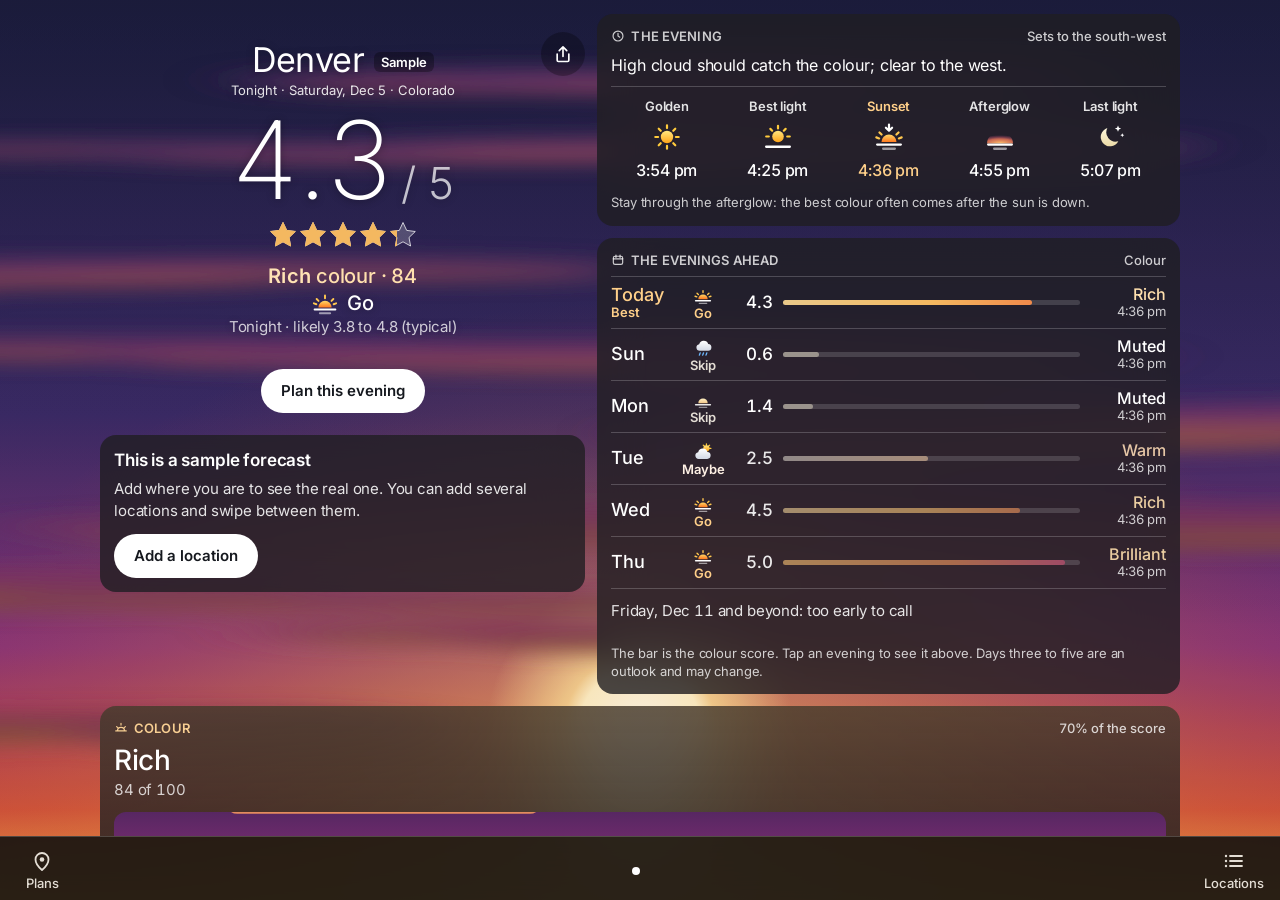
==== commit aa576017: "0.8.0: Golden Hour Places, and sharing in one tap Every location's page now ends with Golden Hour Pl" ====
--- a/docs/index.html
+++ b/docs/index.html
@@ -3,7 +3,7 @@
 <head>
 <meta charset="utf-8">
 <meta name="viewport" content="width=device-width,initial-scale=1,viewport-fit=cover">
-<meta http-equiv="Content-Security-Policy" content="default-src 'self'; script-src 'self'; style-src 'self'; img-src 'self' data: blob:; font-src 'self'; worker-src 'self' blob:; child-src 'self' blob:; connect-src 'self' https://api.open-meteo.com https://air-quality-api.open-meteo.com https://archive-api.open-meteo.com https://geocoding-api.open-meteo.com https://tiles.openfreemap.org; base-uri 'none'; form-action 'none'">
+<meta http-equiv="Content-Security-Policy" content="default-src 'self'; script-src 'self'; style-src 'self'; img-src 'self' data: blob:; font-src 'self'; worker-src 'self' blob:; child-src 'self' blob:; connect-src 'self' https://api.open-meteo.com https://air-quality-api.open-meteo.com https://archive-api.open-meteo.com https://geocoding-api.open-meteo.com https://tiles.openfreemap.org https://overpass-api.de https://overpass.private.coffee; base-uri 'none'; form-action 'none'">
 <title>Golden Hour: which evenings are worth it</title>
 <meta name="description" content="Golden Hour rates every coming sunset from 0 to 5 stars for the places you care about, and plans the evening: when to leave, what to bring, when to head home. Free and open source, by Bradley Cowdrey.">
 <meta name="theme-color" content="#1A1816">
@@ -35,7 +35,7 @@
 <div class="app" id="app">
   <div class="banner" id="banner" hidden role="status"></div>
   <main id="view"></main>
-  <nav class="bar" id="bar" aria-label="Plans, places"></nav>
+  <nav class="bar" id="bar" aria-label="Plans and locations"></nav>
 </div>
 <div class="toast" id="toast" role="status" aria-live="polite" hidden></div>
 <script src="core.js"></script>
--- a/docs/app.css
+++ b/docs/app.css
@@ -443,3 +443,72 @@
 /* The sun: low, soft-edged, the same size whatever the screen's shape. */
 .sky .sun { position: absolute; left: 50%; bottom: 2%; width: 34vmin; height: 34vmin; margin-left: -17vmin; border-radius: 50%;
   background: radial-gradient(closest-side, #FFFBEC 0, #FFF1C6 40%, rgba(255,226,150,.8) 50%, rgba(255,205,120,0) 100%); }
+
+/* ============ The moon's tiles ============ */
+.a-moonph { --acc: #EFE3C4; } .a-moonsky { --acc: #C9B8F0; } .a-moonrise { --acc: #E2D5B0; } .a-moonset { --acc: #B9C4E8; }
+.a-moonlight { --acc: #DCD3F2; } .a-moondist { --acc: #C7CEDB; }
+svg.moon.lg { width: 92px; height: 92px; }
+svg.moon.sm { width: 26px; height: 26px; }
+.moonbig { display: flex; justify-content: center; padding: 2px 0 12px; }
+.moonbig svg { filter: drop-shadow(0 0 14px rgba(255,244,214,.28)); }
+.phases { display: grid; grid-template-columns: repeat(8, minmax(0, 1fr)); justify-items: center; align-items: center; }
+.phases span { display: grid; place-items: center; width: 36px; height: 36px; border-radius: 50%; }
+.phases span.on { box-shadow: 0 0 0 2px var(--acc); background: rgba(255,255,255,.08); }
+.scale.four { grid-template-columns: repeat(4, 1fr); }
+.scale.four span:nth-child(2) { text-align: left; padding-left: 4%; } .scale.four span:nth-child(3) { text-align: center; } .scale.four span:last-child { text-align: right; }
+.scale.two { grid-template-columns: 1fr 1fr; }
+svg.horizon { display: block; width: 100%; height: auto; overflow: visible; }
+svg.horizon text { font: 500 14px var(--font); fill: rgba(255,255,255,.8); color: rgba(255,255,255,.8); }
+.moonpath u { left: 24%; background: #F1E6C8; }
+.moonpath.setting u { left: 76%; }
+.moonlightbar { background: linear-gradient(90deg, #2C2C3A, #6E6A8E 45%, #F1E6C8); }
+.distbar { background: linear-gradient(90deg, #EFE3C4, #8E95A8); }
+
+/* ============ Golden Hour Places ============ */
+.ghplaces { display: flex; flex-direction: column; gap: 10px; margin-top: 18px; }
+.sechead { padding: 0 4px; text-shadow: 0 1px 8px rgba(0,0,0,.35); }
+.sechead h3 { margin: 0; font-size: 26px; font-weight: 500; letter-spacing: -.02em; }
+.sechead p { margin: 2px 0 4px; font-size: 15px; color: var(--t85); }
+.spotcard .eyebrow { margin-bottom: 4px; }
+.catsub { margin: 0 0 6px; font-size: 13px; color: var(--t70); }
+.srow { display: grid; grid-template-columns: 44px minmax(0, 1fr) 20px; align-items: center; gap: 12px; width: 100%; min-height: 64px; padding: 8px 0; border: 0;
+  border-top: .5px solid var(--hair); background: none; color: inherit; text-align: left; }
+.spotcard .eyebrow + .srow, .catsub + .srow { border-top: 0; }
+@media (hover: hover) { .srow:hover .n { opacity: .82; } }
+.srow .sl { display: flex; flex-direction: column; min-width: 0; gap: 1px; }
+.srow .n { font-size: 17px; font-weight: 500; line-height: 1.25; overflow-wrap: anywhere; }
+.srow .r { font-size: 13px; color: var(--t70); }
+.srow .e { font-size: 13px; font-weight: 600; }
+.e-easy, .e-low { color: #A8E0B4; } .e-medium { color: #FFD08A; } .e-high { color: #FFB4A0; } .e-own { color: #F5C6D6; }
+.srow .chev svg { width: 18px; height: 18px; color: var(--t70); }
+.sbadge { display: grid; place-items: center; width: 44px; height: 44px; border-radius: 13px; color: #fff; box-shadow: inset 0 0 0 .5px rgba(255,255,255,.25); }
+.sbadge svg { width: 22px; height: 22px; }
+.sbadge b { font-size: 18px; font-weight: 600; }
+.sbadge.c-easy { background: linear-gradient(160deg, #F7B267, #E0626F); }
+.sbadge.c-adventurous { background: linear-gradient(160deg, #6FB28A, #2F6E78); }
+.sbadge.c-dining { background: linear-gradient(160deg, #B98BE8, #6B4BB8); }
+.sbadge.c-own { background: linear-gradient(160deg, #F29BB8, #C2477A); }
+.sbadge.big { width: 64px; height: 64px; border-radius: 18px; margin: 0 auto 10px; }
+.sbadge.big svg { width: 32px; height: 32px; }
+.more { display: block; width: 100%; min-height: 44px; margin-top: 4px; border: 0; border-top: .5px solid var(--hair); background: none; color: #FFD08A; font-size: 15px; font-weight: 600; }
+.screenhead { padding: 6px 4px 4px; text-shadow: 0 1px 8px rgba(0,0,0,.35); }
+.screenhead h1 { margin: 0; font-size: 32px; font-weight: 500; letter-spacing: -.02em; }
+.screenhead p { margin: 2px 0 0; font-size: 15px; color: var(--t85); }
+.credit { padding: 6px 4px; color: var(--t85); text-shadow: 0 1px 6px rgba(0,0,0,.4); }
+.spothero { padding-top: 8px; }
+.row.center { justify-content: center; }
+.tonight { display: flex; align-items: center; gap: 14px; margin-bottom: 6px; }
+.tonight .big { font-size: 48px; font-weight: 200; line-height: 1; letter-spacing: -.02em; }
+.tonight .tl2 { display: flex; flex-direction: column; gap: 2px; }
+.tonight .tl2 b { font-size: 17px; font-weight: 600; }
+.tonight .v { display: inline-flex; align-items: center; gap: 6px; font-size: 15px; font-weight: 600; }
+.btn svg { width: 18px; height: 18px; }
+/* Share: a round button at the top of each location, beside its name. */
+.hero { position: relative; }
+.heroshare { position: absolute; top: 18px; right: 0; width: 44px; height: 44px; border: 0; border-radius: 50%; background: rgba(0,0,0,.28); color: #fff; display: grid; place-items: center; }
+.heroshare svg { width: 20px; height: 20px; }
+.circle { width: 44px; height: 44px; border: 0; border-radius: 50%; background: rgba(0,0,0,.28); color: #fff; display: grid; place-items: center; }
+.circle svg { width: 20px; height: 20px; }
+.day.later { grid-template-columns: 1fr; min-height: 44px; }
+.day.later .why { grid-column: 1; font-size: 15px; color: var(--t85); }
+.sharecard b { font-size: 17px; font-weight: 600; }
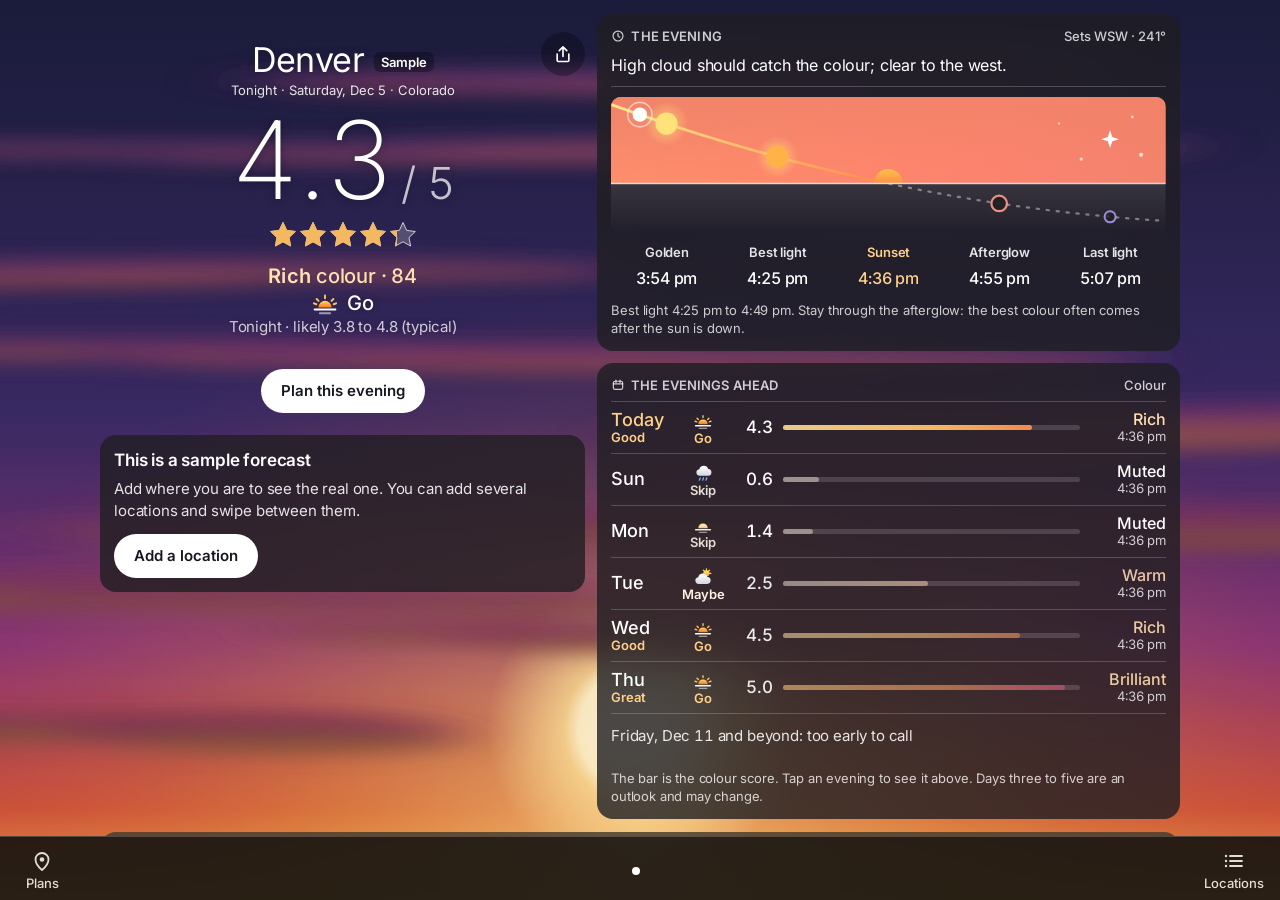
==== commit 3ae624b6: "Evening graphic, Good/Great marks, sunset tile folded into The evening (0.9.2) - The evening card dr" ====
--- a/docs/index.html
+++ b/docs/index.html
@@ -30,6 +30,49 @@
   <symbol id="i-cloud" viewBox="0 0 32 32"><path d="M10 25a6 6 0 0 1-1-11.920A8.500 8.500 0 0 1 25.300 12.600 6.200 6.200 0 0 1 24.500 25z" fill="url(#g-cloud)"/></symbol>
   <symbol id="i-cloud-sun" viewBox="0 0 32 32"><g stroke="#FFCB3D" stroke-width="2" stroke-linecap="round"><path d="M21.500 2.800v2.200M28.700 10h-2.200M26.590 4.910l-1.560 1.560M16.410 4.910l1.560 1.560"/></g><circle cx="21.500" cy="10" r="5" fill="url(#g-sun)"/><path d="M9.200 27a5.400 5.400 0 0 1-.9-10.730A7.650 7.650 0 0 1 22.970 15.840 5.580 5.580 0 0 1 22.250 27z" fill="url(#g-cloud)"/></symbol>
   <symbol id="i-cloud-rain" viewBox="0 0 32 32"><path d="M10.800 20.500a5.300 5.300 0 0 1-.880-10.530A7.500 7.500 0 0 1 24.320 9.550 5.470 5.470 0 0 1 23.610 20.500z" fill="url(#g-cloud)"/><g stroke="#6CB8FF" stroke-width="2.200" stroke-linecap="round"><path d="M11.500 23.800l-1.300 3.600M16.800 23.800l-1.300 3.600M22.100 23.800l-1.300 3.600"/></g></symbol>
+  <linearGradient id="ev-sky" x1="0" y1="0" x2="1" y2="0"><stop offset="0" stop-color="#FFD25A"/><stop offset=".3" stop-color="#FF9F3D"/><stop offset=".5" stop-color="#FF6B5E"/><stop offset=".7" stop-color="#C2569E"/><stop offset=".88" stop-color="#4E4A9E"/><stop offset="1" stop-color="#232A5C"/></linearGradient>
+  <linearGradient id="ev-fade" x1="0" y1="0" x2="0" y2="1"><stop offset="0" stop-color="#232125" stop-opacity="1"/><stop offset=".35" stop-color="#232125" stop-opacity=".72"/><stop offset="1" stop-color="#232125" stop-opacity="0"/></linearGradient>
+  <linearGradient id="ev-ground" x1="0" y1="0" x2="0" y2="1"><stop offset="0" stop-color="#fff" stop-opacity=".1"/><stop offset="1" stop-color="#fff" stop-opacity="0"/></linearGradient>
+  <linearGradient id="ev-line" x1="0" y1="0" x2="1" y2="0"><stop offset="0" stop-color="#FFE98A"/><stop offset=".5" stop-color="#FF8A4C"/><stop offset="1" stop-color="#B9A7FF"/></linearGradient>
+  <radialGradient id="ev-halo"><stop offset="0" stop-color="#FFD97A" stop-opacity=".75"/><stop offset="1" stop-color="#FFD97A" stop-opacity="0"/></radialGradient>
+  <radialGradient id="ev-ember"><stop offset="0" stop-color="#FF7A6B" stop-opacity=".85"/><stop offset="1" stop-color="#FF7A6B" stop-opacity="0"/></radialGradient>
+  <linearGradient id="ev-set" x1="0" y1="0" x2="0" y2="1"><stop offset="0" stop-color="#FFC24D"/><stop offset="1" stop-color="#FF5A3C"/></linearGradient>
+  <clipPath id="ev-above"><rect x="0" y="0" width="500" height="78"/></clipPath>
+  <clipPath id="ev-below"><rect x="0" y="78" width="500" height="50"/></clipPath>
+  <linearGradient id="k-sun" x1="0" y1="0" x2="0" y2="1"><stop offset="0" stop-color="#FFE98A"/><stop offset="1" stop-color="#FF9F1C"/></linearGradient>
+  <linearGradient id="k-sea" x1="0" y1="0" x2="0" y2="1"><stop offset="0" stop-color="#8FDCFF"/><stop offset="1" stop-color="#2A7AD6"/></linearGradient>
+  <linearGradient id="k-sand" x1="0" y1="0" x2="0" y2="1"><stop offset="0" stop-color="#FFE7B0"/><stop offset="1" stop-color="#EDB45E"/></linearGradient>
+  <linearGradient id="k-leaf" x1="0" y1="0" x2="0" y2="1"><stop offset="0" stop-color="#9BEA82"/><stop offset="1" stop-color="#2E9E55"/></linearGradient>
+  <linearGradient id="k-rock" x1="0" y1="0" x2="0" y2="1"><stop offset="0" stop-color="#C9D3E3"/><stop offset="1" stop-color="#5E6D8C"/></linearGradient>
+  <linearGradient id="k-glass" x1="0" y1="0" x2="0" y2="1"><stop offset="0" stop-color="#FFFFFF"/><stop offset="1" stop-color="#D5E1F2"/></linearGradient>
+  <linearGradient id="k-wine" x1="0" y1="0" x2="0" y2="1"><stop offset="0" stop-color="#FF8DB4"/><stop offset="1" stop-color="#D93A7C"/></linearGradient>
+  <linearGradient id="k-beer" x1="0" y1="0" x2="0" y2="1"><stop offset="0" stop-color="#FFD866"/><stop offset="1" stop-color="#EE931A"/></linearGradient>
+  <linearGradient id="k-wood" x1="0" y1="0" x2="0" y2="1"><stop offset="0" stop-color="#E2AA6E"/><stop offset="1" stop-color="#9A5F31"/></linearGradient>
+  <linearGradient id="k-brick" x1="0" y1="0" x2="0" y2="1"><stop offset="0" stop-color="#FFC2A0"/><stop offset="1" stop-color="#E06A4E"/></linearGradient>
+  <linearGradient id="k-dusk" x1="0" y1="0" x2="0" y2="1"><stop offset="0" stop-color="#FFB86B"/><stop offset="1" stop-color="#FF6F7D"/></linearGradient>
+  <linearGradient id="k-pin" x1="0" y1="0" x2="0" y2="1"><stop offset="0" stop-color="#FF8A7A"/><stop offset="1" stop-color="#E0354F"/></linearGradient>
+  <symbol id="k-beach" viewBox="0 0 40 40"><circle cx="27" cy="12" r="6" fill="url(#k-sun)"/><path d="M3 23c4-2.600 7-2.600 11 0s7 2.600 11 0 8-2.600 12 0v6H3z" fill="url(#k-sea)"/><path d="M3 29c6-2.400 12-2.400 18-.6S31 31 37 28v8H3z" fill="url(#k-sand)"/><path d="M11 20.500 11 33" stroke="#fff" stroke-width="1.400" stroke-linecap="round"/><path d="M4 21a7 5 0 0 1 14 0z" fill="url(#k-wine)"/><path d="M4 21a7 5 0 0 1 14 0" fill="none" stroke="#fff" stroke-width=".9" opacity=".7"/></symbol>
+  <symbol id="k-pier" viewBox="0 0 40 40"><circle cx="30" cy="11" r="5" fill="url(#k-sun)"/><path d="M2 27c4-2 8-2 12 0s8 2 12 0 8-2 12 0v11H2z" fill="url(#k-sea)"/><rect x="3" y="19" width="30" height="3.600" rx="1.200" fill="url(#k-wood)"/><g fill="#7A4826"><rect x="6" y="22" width="2.400" height="11" rx="1"/><rect x="15" y="22" width="2.400" height="11" rx="1"/><rect x="24" y="22" width="2.400" height="11" rx="1"/></g><path d="M31 19V9.500" stroke="#3B3F4C" stroke-width="1.400" stroke-linecap="round"/><circle cx="31" cy="9" r="1.800" fill="#FFF3C2"/></symbol>
+  <symbol id="k-summit" viewBox="0 0 40 40"><circle cx="29" cy="11" r="5" fill="url(#k-sun)"/><path d="M1 35 14 12l7.500 12.500L26 18l13 17z" fill="url(#k-rock)"/><path d="m14 12-3.600 6.400 2.200-1 1.600 1.600 1.400-1.600 2.200 1.100z" fill="#fff"/><path d="m26 18-2.400 3.800 1.600-.6 1.100 1 1.100-1 1.400.6z" fill="#fff"/><path d="M1 35h38" stroke="#fff" stroke-width="1.400" stroke-linecap="round" opacity=".6"/></symbol>
+  <symbol id="k-viewpoint" viewBox="0 0 40 40"><circle cx="20" cy="16" r="7.5" fill="url(#k-sun)"/><path d="M1 25c4-5 8-6 12-3 4-5 9-5 13-1 4-3 8-2 13 2v9H1z" fill="url(#k-rock)" opacity=".8"/><path d="M1 30c6-4 12-4 19-1s13 2 19-2v11H1z" fill="#34405C"/><path d="M5 37v-5M12.500 37v-5M20 37v-5M27.500 37v-5M35 37v-5M3 32h34" stroke="#fff" stroke-width="1.700" stroke-linecap="round" fill="none"/></symbol>
+  <symbol id="k-skyline" viewBox="0 0 40 40"><circle cx="20" cy="15" r="8" fill="url(#k-sun)"/><path d="M3 37V23h6v-5h5v8h3V13l3-3 3 3v11h4v-7h5v6h5v14z" fill="#34405C"/><g fill="#FFE98A"><rect x="5" y="26" width="2" height="2"/><rect x="10.500" y="21" width="2" height="2"/><rect x="10.500" y="28" width="2" height="2"/><rect x="19" y="16" width="2" height="2"/><rect x="19" y="22" width="2" height="2"/><rect x="19" y="29" width="2" height="2"/><rect x="28.500" y="20" width="2" height="2"/><rect x="28.500" y="27" width="2" height="2"/><rect x="33.500" y="26" width="2" height="2"/></g></symbol>
+  <symbol id="k-bridge" viewBox="0 0 40 40"><circle cx="20" cy="14" r="6.500" fill="url(#k-sun)"/><path d="M2 31c4-2 8-2 12 0s8 2 12 0 8-2 12 0v7H2z" fill="url(#k-sea)"/><path d="M1 20c5 0 8-3 10-10 2 7 5 11 9 11s7-4 9-11c2 7 5 10 10 10" fill="none" stroke="#fff" stroke-width="1.400" stroke-linecap="round"/><path d="M11 8v24M29 8v24" stroke="#34405C" stroke-width="3" stroke-linecap="round"/><path d="M1 24h38" stroke="#34405C" stroke-width="2.600" stroke-linecap="round"/><path d="M5 20v4M16 19v5M20 21v3M24 19v5M35 20v4" stroke="#fff" stroke-width="1" opacity=".85"/></symbol>
+  <symbol id="k-park" viewBox="0 0 40 40"><path d="M3 33c5-3 11-4 17-4s12 1 17 4v4H3z" fill="url(#k-leaf)" opacity=".85"/><rect x="18.300" y="20" width="3.400" height="12" rx="1.500" fill="#8A5634"/><circle cx="20" cy="15" r="9.500" fill="url(#k-leaf)"/><circle cx="13" cy="19" r="5.500" fill="url(#k-leaf)"/><circle cx="27" cy="19" r="5.500" fill="url(#k-leaf)"/><circle cx="16.500" cy="11.500" r="2.400" fill="#fff" opacity=".35"/></symbol>
+  <symbol id="k-garden" viewBox="0 0 40 40"><path d="M20 22v13" stroke="#2E9E55" stroke-width="2.400" stroke-linecap="round"/><path d="M20 30c-5 0-8-3-8-6 4 0 8 2 8 6zM20 28c4 0 7-2.500 7-5-3.500 0-7 1.800-7 5z" fill="url(#k-leaf)"/><g fill="url(#k-wine)"><circle cx="20" cy="9" r="4.300"/><circle cx="26" cy="13.500" r="4.300"/><circle cx="23.700" cy="20.300" r="4.300"/><circle cx="16.300" cy="20.300" r="4.300"/><circle cx="14" cy="13.500" r="4.300"/></g><circle cx="20" cy="15" r="3.600" fill="url(#k-sun)"/></symbol>
+  <symbol id="k-lake" viewBox="0 0 40 40"><path d="M9 21a11 11 0 0 1 22 0z" fill="url(#k-dusk)"/><g stroke="#fff" stroke-width="1.600" stroke-linecap="round" opacity=".85"><path d="M20 5.500v3M9.400 9.900l2.100 2.100M30.600 9.900l-2.100 2.100"/></g><path d="M2 21h36v16H2z" fill="url(#k-sea)"/><g stroke="#fff" stroke-width="1.600" stroke-linecap="round" opacity=".8"><path d="M12 25h16M15 29h10M18 33h4"/></g></symbol>
+  <symbol id="k-lighthouse" viewBox="0 0 40 40"><path d="M7 11 17 14v2L7 19zM33 11l-10 3v2l10 3z" fill="#FFF3C2" opacity=".75"/><path d="M15.500 18h9l2 17h-13z" fill="#fff"/><path d="M15 23h10.100l.5 4H14.400zM14 31h12.100l.4 4h-13z" fill="#E5484D"/><rect x="16.500" y="11.500" width="7" height="6.500" rx="1.200" fill="url(#k-sun)"/><path d="M15 11.500 20 7l5 4.500z" fill="#E5484D"/><path d="M5 36h30" stroke="#fff" stroke-width="1.600" stroke-linecap="round" opacity=".6"/></symbol>
+  <symbol id="k-tower" viewBox="0 0 40 40"><path d="M11 13h18l-3 4H14z" fill="url(#k-wood)"/><path d="M15 17h10l3 19H12z" fill="none" stroke="url(#k-wood)" stroke-width="2.200" stroke-linejoin="round"/><path d="m14 22 12 6M26 22l-12 6M13.200 29 27 35M26.800 29 13 35" stroke="#B87A45" stroke-width="1.300"/><path d="M12 13 20 6l8 7z" fill="#E06A4E"/><circle cx="20" cy="15" r="1.400" fill="#FFF3C2"/></symbol>
+  <symbol id="k-cliff" viewBox="0 0 40 40"><circle cx="31" cy="12" r="5" fill="url(#k-sun)"/><path d="M2 30c4-2 8-2 12 0s8 2 12 0 8-2 12 0v8H2z" fill="url(#k-sea)"/><path d="M2 12h12l3 5-2 4 3 4-1 5H2z" fill="url(#k-rock)"/><path d="M2 12h12l1.200 2H2z" fill="url(#k-leaf)"/></symbol>
+  <symbol id="k-harbour" viewBox="0 0 40 40"><path d="M2 29c4-2 8-2 12 0s8 2 12 0 8-2 12 0v9H2z" fill="url(#k-sea)"/><path d="M19 6v18" stroke="#3B3F4C" stroke-width="1.600" stroke-linecap="round"/><path d="M20.500 7.500 31 23H20.500z" fill="#fff"/><path d="M17.500 10 9 23h8.500z" fill="url(#k-wine)"/><path d="M8 25h24l-3.500 4.500h-17z" fill="url(#k-wood)"/></symbol>
+  <symbol id="k-landmark" viewBox="0 0 40 40"><path d="M5 14 20 6l15 8z" fill="url(#k-brick)"/><rect x="6" y="14" width="28" height="2.600" rx="1" fill="#fff"/><g fill="url(#k-glass)"><rect x="8.500" y="17.500" width="3.400" height="12" rx="1"/><rect x="15" y="17.500" width="3.400" height="12" rx="1"/><rect x="21.600" y="17.500" width="3.400" height="12" rx="1"/><rect x="28.100" y="17.500" width="3.400" height="12" rx="1"/></g><rect x="5" y="30" width="30" height="3.200" rx="1.200" fill="#fff"/><circle cx="20" cy="10.800" r="1.600" fill="#fff"/></symbol>
+  <symbol id="k-restaurant" viewBox="0 0 40 40"><circle cx="20" cy="21" r="12" fill="url(#k-glass)"/><circle cx="20" cy="21" r="8" fill="none" stroke="#C9D6EA" stroke-width="1.400"/><path d="M5 7v8a2.500 2.500 0 0 0 2.500 2.500V34M3.500 7v5M7.500 7v5" fill="none" stroke="#fff" stroke-width="1.800" stroke-linecap="round" stroke-linejoin="round"/><path d="M35 34V7c-2.400 0-4 3-4 7.500V20h4" fill="#fff"/><path d="M15 21c2-3.500 8-3.500 10 0" fill="none" stroke="url(#k-dusk)" stroke-width="2.400" stroke-linecap="round"/></symbol>
+  <symbol id="k-bar" viewBox="0 0 40 40"><path d="M7 8h26L20 22z" fill="url(#k-glass)" opacity=".95"/><path d="M10.500 12h19L20 21.500z" fill="url(#k-wine)"/><path d="M20 22v10" stroke="#fff" stroke-width="2" stroke-linecap="round"/><path d="M13 33h14" stroke="#fff" stroke-width="2.400" stroke-linecap="round"/><circle cx="28.500" cy="7.500" r="4" fill="url(#k-sun)"/><path d="M28.500 3.500v8M24.500 7.500h8" stroke="#fff" stroke-width=".9" opacity=".75"/><path d="m24 9 4.500 8" stroke="#fff" stroke-width="1.200" stroke-linecap="round"/></symbol>
+  <symbol id="k-pub" viewBox="0 0 40 40"><path d="M27 15h3.500a4 4 0 0 1 4 4v5a4 4 0 0 1-4 4H27" fill="none" stroke="#fff" stroke-width="2.600"/><rect x="8" y="12" width="20" height="23" rx="3.500" fill="url(#k-beer)"/><path d="M8 13.500a5 5 0 0 1 5-5.500 4.500 4.500 0 0 1 5-2.500 4.500 4.500 0 0 1 5 2.500 5 5 0 0 1 5 5.500v2.500H8z" fill="#fff"/><g stroke="#fff" stroke-width="1.400" stroke-linecap="round" opacity=".55"><path d="M13 20v10M18 20v10M23 20v10"/></g></symbol>
+  <symbol id="k-cafe" viewBox="0 0 40 40"><g stroke="#fff" stroke-width="1.800" stroke-linecap="round" fill="none" opacity=".85"><path d="M14 9c-1.500 1.600 1.500 3.200 0 4.800M20 7c-1.500 1.600 1.500 3.200 0 4.800M26 9c-1.500 1.600 1.500 3.200 0 4.800"/></g><path d="M8 17h22v7a9 9 0 0 1-9 9h-4a9 9 0 0 1-9-9z" fill="url(#k-glass)"/><path d="M30 19h2a3.500 3.500 0 0 1 0 7h-2.400" fill="none" stroke="#fff" stroke-width="2.400"/><path d="M10 19.500h18" stroke="url(#k-wood)" stroke-width="3" stroke-linecap="round"/><path d="M5 35h28" stroke="#fff" stroke-width="2.400" stroke-linecap="round"/></symbol>
+  <symbol id="k-beergarden" viewBox="0 0 40 40"><circle cx="11" cy="12" r="7" fill="url(#k-leaf)"/><rect x="10" y="17" width="2.200" height="17" rx="1" fill="#8A5634"/><rect x="18" y="16" width="14" height="18" rx="3" fill="url(#k-beer)"/><path d="M18 17a3.500 3.500 0 0 1 3.500-4 3.200 3.200 0 0 1 3.500-1.700 3.200 3.200 0 0 1 3.500 1.700 3.500 3.500 0 0 1 3.500 4v2H18z" fill="#fff"/><path d="M32 21h2a3 3 0 0 1 3 3v3a3 3 0 0 1-3 3h-2" fill="none" stroke="#fff" stroke-width="2"/></symbol>
+  <symbol id="k-rooftop" viewBox="0 0 40 40"><circle cx="31" cy="9" r="4.500" fill="url(#k-sun)"/><path d="M7 15h14v21H7z" fill="url(#k-glass)"/><path d="M21 22h12v14H21z" fill="url(#k-rock)"/><g fill="#7FA8E8" opacity=".8"><rect x="10" y="19" width="3" height="3" rx=".6"/><rect x="15" y="19" width="3" height="3" rx=".6"/><rect x="10" y="25" width="3" height="3" rx=".6"/><rect x="15" y="25" width="3" height="3" rx=".6"/><rect x="10" y="31" width="3" height="3" rx=".6"/><rect x="15" y="31" width="3" height="3" rx=".6"/></g><path d="M14 6v9" stroke="#fff" stroke-width="1.300" stroke-linecap="round"/><path d="M6.500 9.500a7.500 4.500 0 0 1 15 0z" fill="url(#k-wine)"/></symbol>
+  <symbol id="k-pin" viewBox="0 0 40 40"><path d="M20 37s-11-10.600-11-19a11 11 0 0 1 22 0c0 8.400-11 19-11 19z" fill="url(#k-pin)"/><circle cx="20" cy="18" r="6.300" fill="#fff"/><path d="M15.700 19.500a4.300 4.300 0 0 1 8.600 0z" fill="url(#k-sun)"/><path d="M14.500 20.300h11" stroke="#E0354F" stroke-width="1.300" stroke-linecap="round"/><circle cx="16" cy="12" r="2" fill="#fff" opacity=".35"/></symbol>
+  <symbol id="k-heart" viewBox="0 0 40 40"><path d="M20 34s-13-7.800-13-17.200A7.300 7.300 0 0 1 20 12.500a7.300 7.300 0 0 1 13 4.300C33 26.200 20 34 20 34z" fill="url(#k-wine)"/><circle cx="14" cy="15" r="2.200" fill="#fff" opacity=".4"/></symbol>
 </defs></svg>
 <div class="sky" aria-hidden="true"></div>
 <div class="app" id="app">
--- a/docs/app.css
+++ b/docs/app.css
@@ -320,6 +320,7 @@
 /* The evening: one line about it, then a column for each moment, as the next 24 hours are shown. */
 .summary { margin: 0; font-size: 16px; text-wrap: balance; }
 .delta { margin-top: 4px; font-size: 13px; color: var(--t70); }
+.evpath { display: block; width: 100%; height: auto; margin: 2px 0 8px; border-radius: 10px; }
 .times { display: grid; grid-template-columns: repeat(5, minmax(0, 1fr)); }
 .hour { display: flex; flex-direction: column; align-items: center; gap: 6px; min-width: 0; white-space: nowrap; font-variant-numeric: tabular-nums; }
 .hour .h { font-size: 13px; font-weight: 600; line-height: 18px; color: var(--t85); }
@@ -512,3 +513,41 @@
 .day.later { grid-template-columns: 1fr; min-height: 44px; }
 .day.later .why { grid-column: 1; font-size: 15px; color: var(--t85); }
 .sharecard b { font-size: 17px; font-weight: 600; }
+
+/* The picture of each kind of place: an illustrated icon on a soft tile, with its rank in a chip on the corner. */
+.sbadge { position: relative; width: 52px; height: 52px; border-radius: 15px; overflow: visible;
+  background: linear-gradient(160deg, rgba(255,255,255,.2), rgba(255,255,255,.06)); box-shadow: inset 0 0 0 .5px rgba(255,255,255,.28), 0 4px 14px rgba(0,0,0,.25); }
+.sbadge > svg { width: 40px; height: 40px; filter: drop-shadow(0 1px 2px rgba(0,0,0,.25)); }
+.srow { grid-template-columns: 52px minmax(0, 1fr) 20px; gap: 14px; }
+.sbadge.c-easy { background: linear-gradient(160deg, #F9B97A, #D9566E); }
+.sbadge.c-adventurous { background: linear-gradient(160deg, #7CC39A, #2B6474); }
+.sbadge.c-dining { background: linear-gradient(160deg, #B996F0, #5E42AE); }
+.sbadge.c-own { background: linear-gradient(160deg, #F6A9C3, #B93F72); }
+.sbadge .rank { position: absolute; top: -7px; left: -7px; display: grid; place-items: center; min-width: 22px; height: 22px; padding: 0 6px; border-radius: 11px;
+  background: #fff; color: #1B1B22; font-size: 13px; font-weight: 700; line-height: 1; box-shadow: 0 2px 6px rgba(0,0,0,.35); }
+.sbadge .rank.own { padding: 0; width: 22px; }
+.sbadge .rank.own svg { width: 16px; height: 16px; }
+.sbadge.big { width: 84px; height: 84px; border-radius: 24px; margin: 0 auto 12px; }
+.sbadge.big > svg { width: 64px; height: 64px; }
+
+/* ============ Golden Hour Places, as tiles ============
+   Each kind is its own frosted tile with a quiet accent: a glow at the top, a coloured title, the effort as a
+   tinted pill. Side by side where there is room. */
+.spotcard { --acc: #F9B97A; background-image: linear-gradient(to bottom, color-mix(in srgb, var(--acc) 18%, transparent), transparent 44%); }
+.spotcard.a-easy { --acc: #F9B97A; } .spotcard.a-adventurous { --acc: #7CC39A; } .spotcard.a-dining { --acc: #B996F0; } .spotcard.a-own { --acc: #F6A9C3; }
+.spotcard .eyebrow { color: color-mix(in srgb, var(--acc) 62%, white); }
+.spotcard .eyebrow > svg { width: 16px; height: 16px; }
+.srow { min-height: 76px; padding: 12px 0; }
+.srow .n { font-size: 17px; font-weight: 600; letter-spacing: -.01em; }
+.srow .e { align-self: flex-start; margin-top: 4px; padding: 2px 9px; border-radius: 980px; font-size: 13px; font-weight: 600; line-height: 18px; }
+.e-easy { color: #C9F2D2; background: rgba(76,175,110,.28); }
+.e-low { color: #E7DBFF; background: rgba(150,110,230,.32); }
+.e-medium { color: #FFE2B0; background: rgba(240,160,60,.28); }
+.e-high { color: #FFD0C4; background: rgba(230,90,70,.3); }
+.e-own { color: #FFE0EC; background: rgba(220,90,140,.3); }
+.srow:active .sbadge { transform: scale(.96); }
+.sbadge { transition: transform .15s; }
+.spotgrid { display: grid; grid-template-columns: minmax(0, 1fr); gap: 10px; }
+@media (min-width: 760px) { .spotgrid.wide { grid-template-columns: repeat(2, minmax(0, 1fr)); align-items: start; } }
+@media (min-width: 1000px) { .spotgrid { grid-template-columns: repeat(3, minmax(0, 1fr)); align-items: start; } .spotgrid.wide { grid-template-columns: repeat(3, minmax(0, 1fr)); } }
+.sechead h3 { font-size: 28px; }
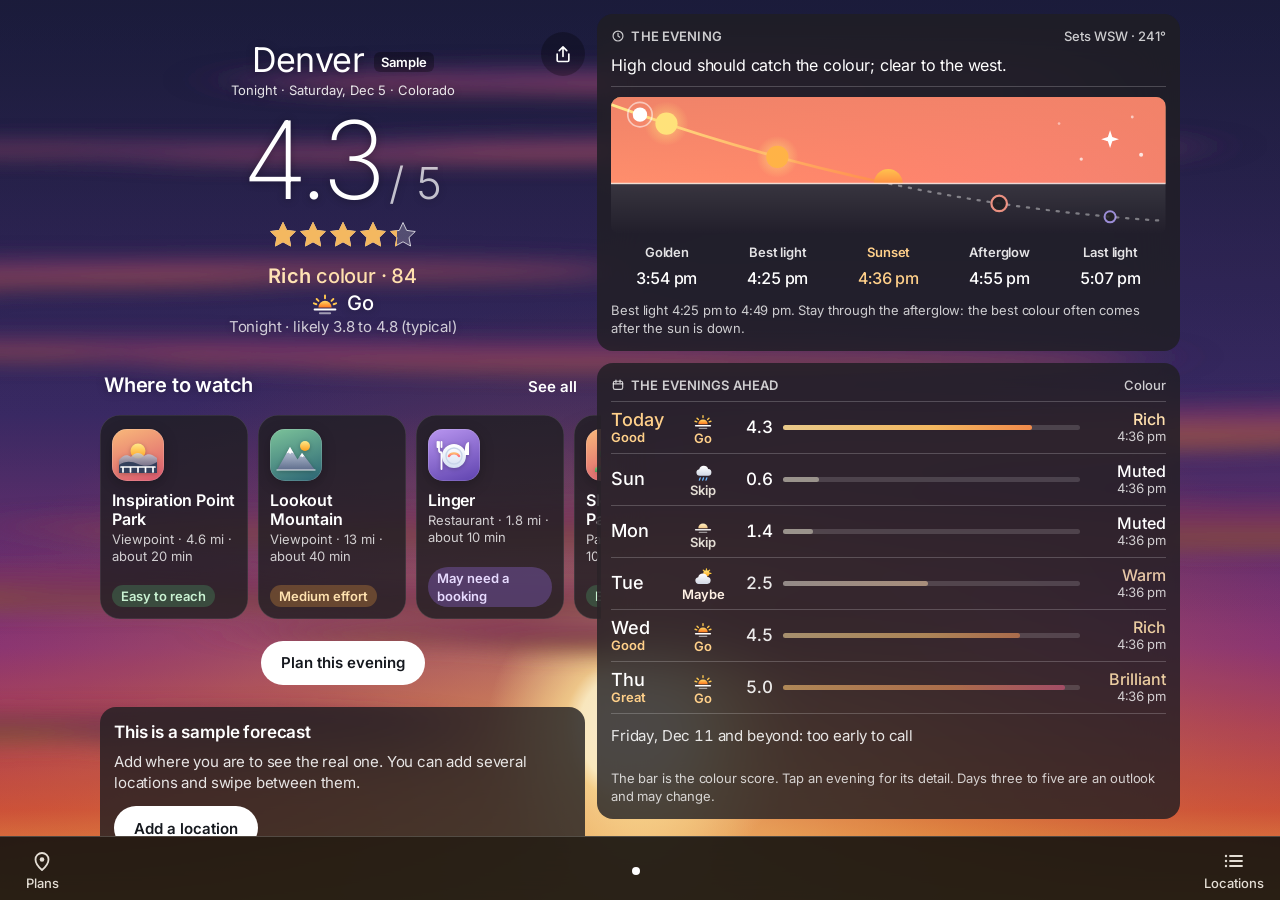
==== commit 24ffc080: "Places under the rating, day sheet, Google Maps link, rating hand-back (0.9.3) - Where to watch: a s" ====
--- a/docs/index.html
+++ b/docs/index.html
@@ -80,6 +80,7 @@
   <main id="view"></main>
   <nav class="bar" id="bar" aria-label="Plans and locations"></nav>
 </div>
+<div class="sheet-back" id="sheetback" hidden></div>
 <div class="toast" id="toast" role="status" aria-live="polite" hidden></div>
 <script src="core.js"></script>
 <script src="app.js"></script>
--- a/docs/app.css
+++ b/docs/app.css
@@ -298,8 +298,8 @@
 .hero { container-type: inline-size; padding: 26px 0 18px; text-align: center; text-shadow: 0 1px 8px rgba(0,0,0,.3); }
 .hero h2 { margin: 0; font-size: 34px; font-weight: 400; line-height: 1.2; letter-spacing: -.015em; overflow-wrap: anywhere; }
 .hero .when { display: block; font-size: 13px; font-weight: 400; letter-spacing: 0; text-transform: none; color: var(--t85); }
-.score { display: flex; justify-content: center; align-items: baseline; column-gap: 8px; margin: 2px 0 0; font-variant-numeric: tabular-nums; white-space: nowrap; }
-.score .n { font-size: 96px; font-size: min(108px, 29cqw); font-weight: 200; line-height: 1.1; letter-spacing: -.02em; }
+.score { display: flex; justify-content: center; align-items: baseline; column-gap: 8px; margin: 2px 0 0; white-space: nowrap; }
+.score .n { font-size: 96px; font-size: min(108px, 29cqw); font-weight: 200; line-height: 1.1; letter-spacing: -.045em; font-variant-numeric: proportional-nums; font-feature-settings: "pnum"; }
 .score .of { font-size: 34px; font-size: min(44px, 12cqw); font-weight: 300; color: inherit; opacity: .72; }
 .hero .stars { margin: 0 0 8px; }
 .hero .cond { margin: 0; font-size: 20px; font-weight: 500; line-height: 1.3; }
@@ -551,3 +551,38 @@
 @media (min-width: 760px) { .spotgrid.wide { grid-template-columns: repeat(2, minmax(0, 1fr)); align-items: start; } }
 @media (min-width: 1000px) { .spotgrid { grid-template-columns: repeat(3, minmax(0, 1fr)); align-items: start; } .spotgrid.wide { grid-template-columns: repeat(3, minmax(0, 1fr)); } }
 .sechead h3 { font-size: 28px; }
+
+/* Where to watch: ideas to swipe through, straight under the rating */
+.strip { margin: 4px 0 2px; }
+.striphead { display: flex; align-items: baseline; justify-content: space-between; padding: 0 4px 8px; text-shadow: 0 1px 8px rgba(0,0,0,.35); }
+.striphead h3 { margin: 0; font-size: 20px; font-weight: 600; letter-spacing: -.01em; }
+.striphead .link { min-height: 44px; margin: -12px -4px; padding: 0 8px; border: 0; background: none; color: #fff; font: inherit; font-size: 15px; font-weight: 600; cursor: pointer; }
+.striprow { display: flex; gap: 10px; margin: 0 -16px; padding: 8px 16px 6px; overflow-x: auto; overscroll-behavior-x: contain; scroll-snap-type: x proximity; scroll-padding: 0 16px; scrollbar-width: none; }
+.striprow::-webkit-scrollbar { display: none; }
+.scard { flex: 0 0 148px; display: flex; flex-direction: column; align-items: flex-start; gap: 2px; min-height: 168px; padding: 14px 12px 12px; border: 0; border-radius: 20px;
+  background: var(--card); color: #fff; font: inherit; text-align: left; cursor: pointer; scroll-snap-align: start; box-shadow: inset 0 0 0 .5px rgba(255,255,255,.14); }
+.scard .sbadge { margin-bottom: 8px; }
+.scard .n { font-size: 16px; font-weight: 600; line-height: 1.2; letter-spacing: -.01em; display: -webkit-box; -webkit-line-clamp: 2; -webkit-box-orient: vertical; overflow: hidden; overflow-wrap: anywhere; }
+.scard .r { font-size: 13px; color: var(--t70); line-height: 1.3; }
+.scard .e { margin-top: auto; padding: 2px 9px; border-radius: 980px; font-size: 13px; font-weight: 600; line-height: 18px; }
+.scard:active { transform: scale(.98); }
+.scard.bone { min-height: 168px; opacity: .5; }
+.btn.glink svg { width: 18px; height: 18px; margin-right: 6px; vertical-align: -3px; }
+
+/* A day's detail: a sheet over the location's page */
+.sheet-back { position: fixed; inset: 0; z-index: 40; display: flex; justify-content: center; align-items: flex-start; overflow-y: auto; overscroll-behavior: contain;
+  padding: calc(16px + env(safe-area-inset-top)) 10px calc(24px + env(safe-area-inset-bottom)); background: rgba(0,0,0,.55); -webkit-backdrop-filter: blur(10px); backdrop-filter: blur(10px); }
+.sheet-back[hidden] { display: none; }
+.sheet { position: relative; flex: none; width: 100%; max-width: 620px; display: flex; flex-direction: column; gap: 12px; padding: 12px 14px 20px; border-radius: 26px;
+  background: #211F24; box-shadow: inset 0 0 0 .5px rgba(255,255,255,.14); outline: none; animation: sheetin .22s ease-out; }
+@keyframes sheetin { from { transform: translateY(16px); opacity: 0; } }
+@media (prefers-reduced-motion: reduce) { .sheet { animation: none; } }
+.sheet .card, .sheet .dt { background: rgba(255,255,255,.07); -webkit-backdrop-filter: none; backdrop-filter: none; }
+.sh-head { display: grid; grid-template-columns: 96px 1fr 96px; align-items: center; min-height: 44px; }
+.sh-head h2 { margin: 0; font-size: 17px; font-weight: 600; letter-spacing: -.01em; text-align: center; }
+.sh-head .done { justify-self: start; min-height: 44px; padding: 0 6px; border: 0; background: none; color: #fff; font: inherit; font-size: 17px; cursor: pointer; }
+.sh-head .nav { justify-self: end; display: flex; gap: 8px; }
+.circle.sm { width: 44px; height: 44px; font-size: 22px; line-height: 1; }
+.circle.sm[disabled] { opacity: .35; cursor: default; }
+.sheethero { padding-top: 4px; }
+.tonight .big { font-variant-numeric: proportional-nums; font-feature-settings: "pnum"; letter-spacing: -.04em; }
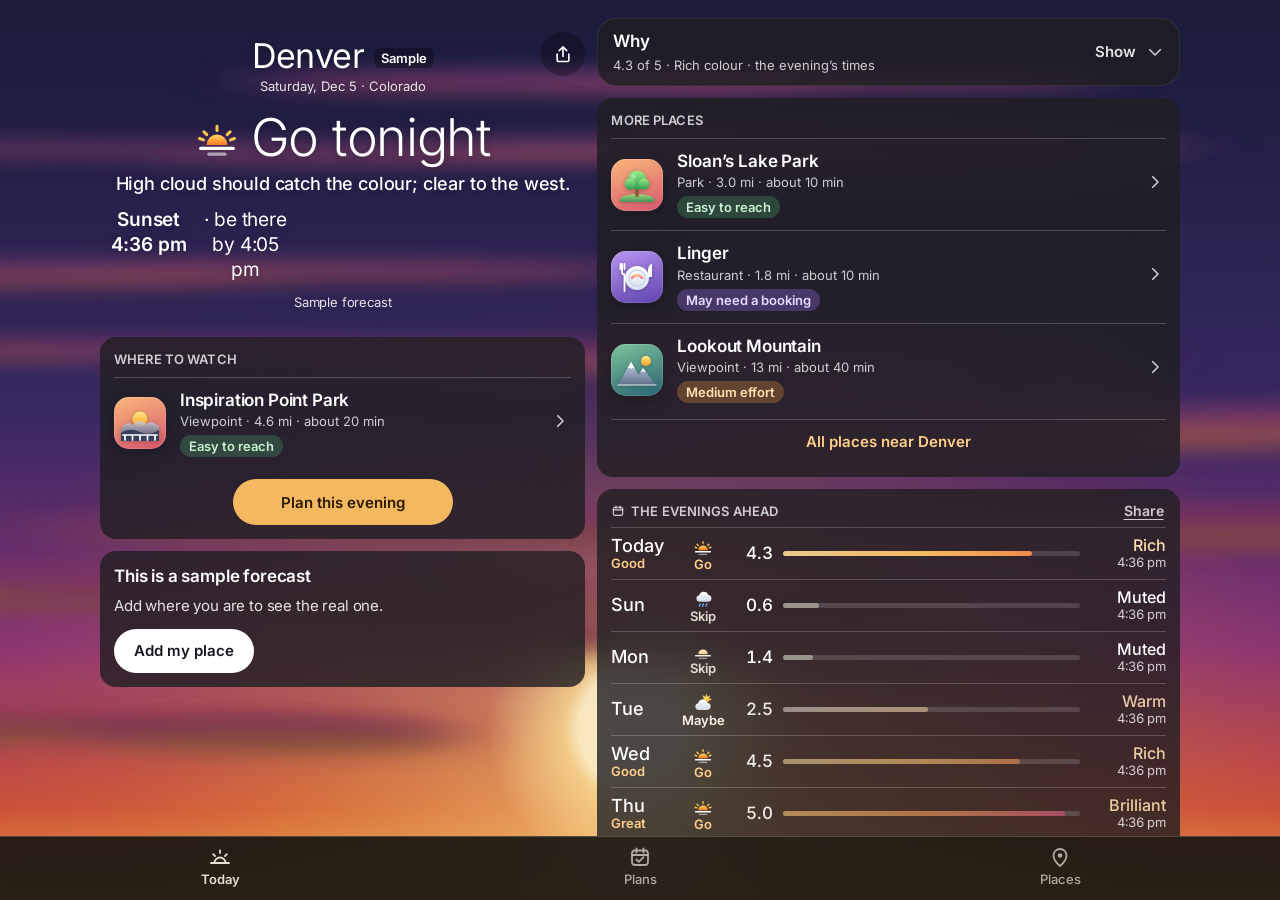
==== commit 01458b93: "Fix build, part 1: one answer, three tabs with a real Back, sheets, plans kept from the first tap, p" ====
--- a/docs/index.html
+++ b/docs/index.html
@@ -3,7 +3,7 @@
 <head>
 <meta charset="utf-8">
 <meta name="viewport" content="width=device-width,initial-scale=1,viewport-fit=cover">
-<meta http-equiv="Content-Security-Policy" content="default-src 'self'; script-src 'self'; style-src 'self'; img-src 'self' data: blob:; font-src 'self'; worker-src 'self' blob:; child-src 'self' blob:; connect-src 'self' https://api.open-meteo.com https://air-quality-api.open-meteo.com https://archive-api.open-meteo.com https://geocoding-api.open-meteo.com https://tiles.openfreemap.org https://overpass-api.de https://overpass.private.coffee; base-uri 'none'; form-action 'none'">
+<meta http-equiv="Content-Security-Policy" content="default-src 'self'; script-src 'self'; style-src 'self'; img-src 'self' data: blob:; font-src 'self'; worker-src 'self' blob:; child-src 'self' blob:; connect-src 'self' https://api.open-meteo.com https://air-quality-api.open-meteo.com https://archive-api.open-meteo.com https://geocoding-api.open-meteo.com https://tiles.openfreemap.org https://overpass-api.de https://overpass.private.coffee https://photon.komoot.io; base-uri 'none'; form-action 'none'">
 <title>Golden Hour: which evenings are worth it</title>
 <meta name="description" content="Golden Hour rates every coming sunset from 0 to 5 stars for the places you care about, and plans the evening: when to leave, what to bring, when to head home. Free and open source, by Bradley Cowdrey.">
 <meta name="theme-color" content="#1A1816">
--- a/docs/app.css
+++ b/docs/app.css
@@ -586,3 +586,94 @@
 .circle.sm[disabled] { opacity: .35; cursor: default; }
 .sheethero { padding-top: 4px; }
 .tonight .big { font-variant-numeric: proportional-nums; font-feature-settings: "pnum"; letter-spacing: -.04em; }
+
+/* The tiles behind the score, folded away until asked for */
+.fold { margin-top: 4px; }
+.foldrow { display: flex; align-items: center; gap: 10px; width: 100%; min-height: 64px; padding: 12px 16px; border: 0; border-radius: 20px; background: var(--card);
+  color: #fff; font: inherit; text-align: left; cursor: pointer; box-shadow: inset 0 0 0 .5px rgba(255,255,255,.14); }
+.foldrow .ft { flex: 1; min-width: 0; display: flex; flex-direction: column; gap: 2px; }
+.foldrow b { font-size: 17px; font-weight: 600; letter-spacing: -.01em; }
+.foldrow small { font-size: 13px; color: var(--t70); }
+.foldrow .fa { font-size: 15px; font-weight: 600; color: var(--t85); }
+.foldrow .chev svg { display: block; width: 18px; height: 18px; color: var(--t70); transform: rotate(90deg); transition: transform .2s; }
+.foldrow .chev.up svg { transform: rotate(-90deg); }
+
+/* ===== The fix build: one answer, three places to be, sheets ===== */
+.sr { position: absolute; width: 1px; height: 1px; overflow: hidden; clip-path: inset(50%); white-space: nowrap; }
+.link { display: inline; min-height: 0; padding: 0; border: 0; background: none; color: inherit; font: inherit; font-weight: 600; text-decoration: underline; text-underline-offset: 3px; cursor: pointer; }
+.eyebrow .link { text-transform: none; letter-spacing: 0; font-size: 14px; min-height: 44px; padding: 0 2px; margin: -14px 0; }
+
+/* The bar: Today, Plans, Places; over Today, the dots for your locations */
+.bar { flex-direction: column; align-items: stretch; gap: 0; }
+.tabs { display: flex; justify-content: space-around; align-items: center; }
+.barbtn { flex: 1; max-width: 160px; opacity: .72; }
+.barbtn[aria-current="page"] { opacity: 1; }
+.barbtn[aria-current="page"] span { font-weight: 600; }
+.dotsrow { display: flex; align-items: center; justify-content: center; gap: 0; min-height: 30px; margin-bottom: -4px; }
+.dotsrow .dot { height: 30px; }
+.dotsrow .count { margin-left: 8px; font-size: 13px; font-weight: 500; color: var(--t85); }
+
+/* The answer */
+.hero.answer { padding: 22px 0 14px; }
+.hero .ans { display: flex; align-items: center; justify-content: center; gap: 12px; margin: 14px 0 6px; font-size: 44px; font-size: min(52px, 13.5cqw); font-weight: 300; line-height: 1.1; letter-spacing: -.025em; text-wrap: balance; }
+.hero .ans svg { width: 44px; height: 44px; flex: none; }
+.hero .ans.plain { font-size: 34px; }
+.hero .reason { max-width: 26em; margin: 0 auto; font-size: 18px; font-weight: 500; line-height: 1.35; text-wrap: balance; }
+.hero .times { margin: 12px 0 0; font-size: 19px; font-weight: 400; line-height: 1.3; }
+.hero .times b { font-weight: 600; }
+.hero .upd { margin: 10px 0 0; font-size: 13px; color: var(--t85); }
+.hero .upd.stale { color: #FFD9A8; font-weight: 500; }
+.hero .upd .link { display: inline-block; min-height: 44px; margin: -12px 0; padding: 0 4px; line-height: 44px; }
+.sheethero { padding: 6px 0 10px; }
+
+/* One place, and the way to plan it */
+.pick .cta { padding: 10px 0 0; }
+.pick .cta .btn { min-width: 220px; }
+.pstate { margin: 0; padding: 8px 2px; font-size: 15px; color: var(--t85); text-shadow: 0 1px 6px rgba(0,0,0,.35); }
+.card .pstate { text-shadow: none; }
+.pstate .link { display: inline-block; min-height: 44px; margin: -12px 0; padding: 0 4px; line-height: 44px; }
+.dayline { grid-template-columns: 40px minmax(0, 1fr) 20px; min-height: 64px; }
+.dayline .ic svg { width: 32px; height: 32px; }
+.dayline .n { font-size: 19px; font-weight: 600; }
+.moreplaces .more:first-child { border-top: 0; margin-top: 0; }
+.anydate { display: flex; align-items: center; justify-content: space-between; gap: 12px; min-height: 52px; margin-top: 6px; padding-top: 6px; border-top: .5px solid var(--hair); font-size: 16px; }
+.anydate input, .dateline input { min-height: 44px; padding: 0 12px; border: 0; border-radius: 12px; background: var(--fill); color: var(--text); font-size: 16px; color-scheme: dark; }
+.pagefoot { padding: 8px 4px 0; text-align: center; color: var(--t85); text-shadow: 0 1px 6px rgba(0,0,0,.4); }
+.pagefoot .link, .hint1 .link { display: inline-block; min-height: 44px; padding: 0 6px; line-height: 44px; }
+.hint1 { padding: 4px; text-align: center; color: var(--t85); text-shadow: 0 1px 6px rgba(0,0,0,.4); }
+.lrow .rt .v { font-size: 15px; white-space: nowrap; }
+
+/* The plan */
+.planhero { padding: 6px 0 10px; }
+.planhero .when { margin-top: 8px; }
+.planans { display: flex; align-items: center; gap: 8px; margin: 0 0 4px; font-size: 20px; }
+.planans svg { width: 24px; height: 24px; flex: none; }
+.planans b { font-weight: 600; }
+.chg { margin: 8px 0 0; padding: 8px 10px; border-radius: 10px; background: rgba(240,160,60,.2); color: #FFE2B0; font-size: 14px; font-weight: 500; }
+.plan-row .chg { display: inline-block; margin: 4px 0 0; padding: 2px 8px; }
+.plan-row .v { display: inline-flex; align-items: center; gap: 5px; font-size: 14px; font-weight: 600; white-space: nowrap; }
+.plan-row .v svg { width: 18px; height: 18px; }
+.vbox { display: flex; align-items: center; min-height: 46px; padding: 0 12px; border-radius: 12px; background: var(--fill); }
+.vbox input { flex: 1; min-width: 0; min-height: 44px; background: none; border: 0; outline: 0; color: var(--text); font-size: 16px; }
+.vbox input::placeholder { color: var(--t70); }
+.form input[type=time] { color-scheme: dark; }
+.acts .row .btn { flex: 1 1 auto; }
+.home .lead { margin: 0; font-size: 19px; font-weight: 500; line-height: 1.3; }
+.home .row .btn { flex: 1 1 auto; }
+.note { padding: 10px 12px; border-radius: 12px; background: var(--fill); font-size: 15px; }
+.warn.chgd { background: rgba(70,48,10,.85); color: #FFE9C2; }
+.light .facts b { font-weight: 600; }
+
+/* Places: filters */
+.chips { display: flex; flex-wrap: wrap; gap: 8px; padding: 2px 0; }
+.chip { min-height: 44px; padding: 0 16px; border: 0; border-radius: 980px; background: var(--card); color: var(--text); font-size: 15px; font-weight: 500; box-shadow: inset 0 0 0 .5px rgba(255,255,255,.2); }
+.chip[aria-pressed="true"] { background: #fff; color: var(--ink); font-weight: 600; }
+.srow .r.near { color: var(--t85); }
+
+/* Sheets */
+.sheet .hero { text-shadow: none; }
+.sheet .foot p { margin: 0 0 10px; font-size: 13px; line-height: 1.5; color: var(--t85); }
+.sheet .spothero { padding: 4px 0 6px; }
+.status .facts li.bad::before { background: #FF8A7A; }
+.status .facts li.ok::before { background: #8FD9A0; }
+.sheet .plan-row { color: var(--text); }
